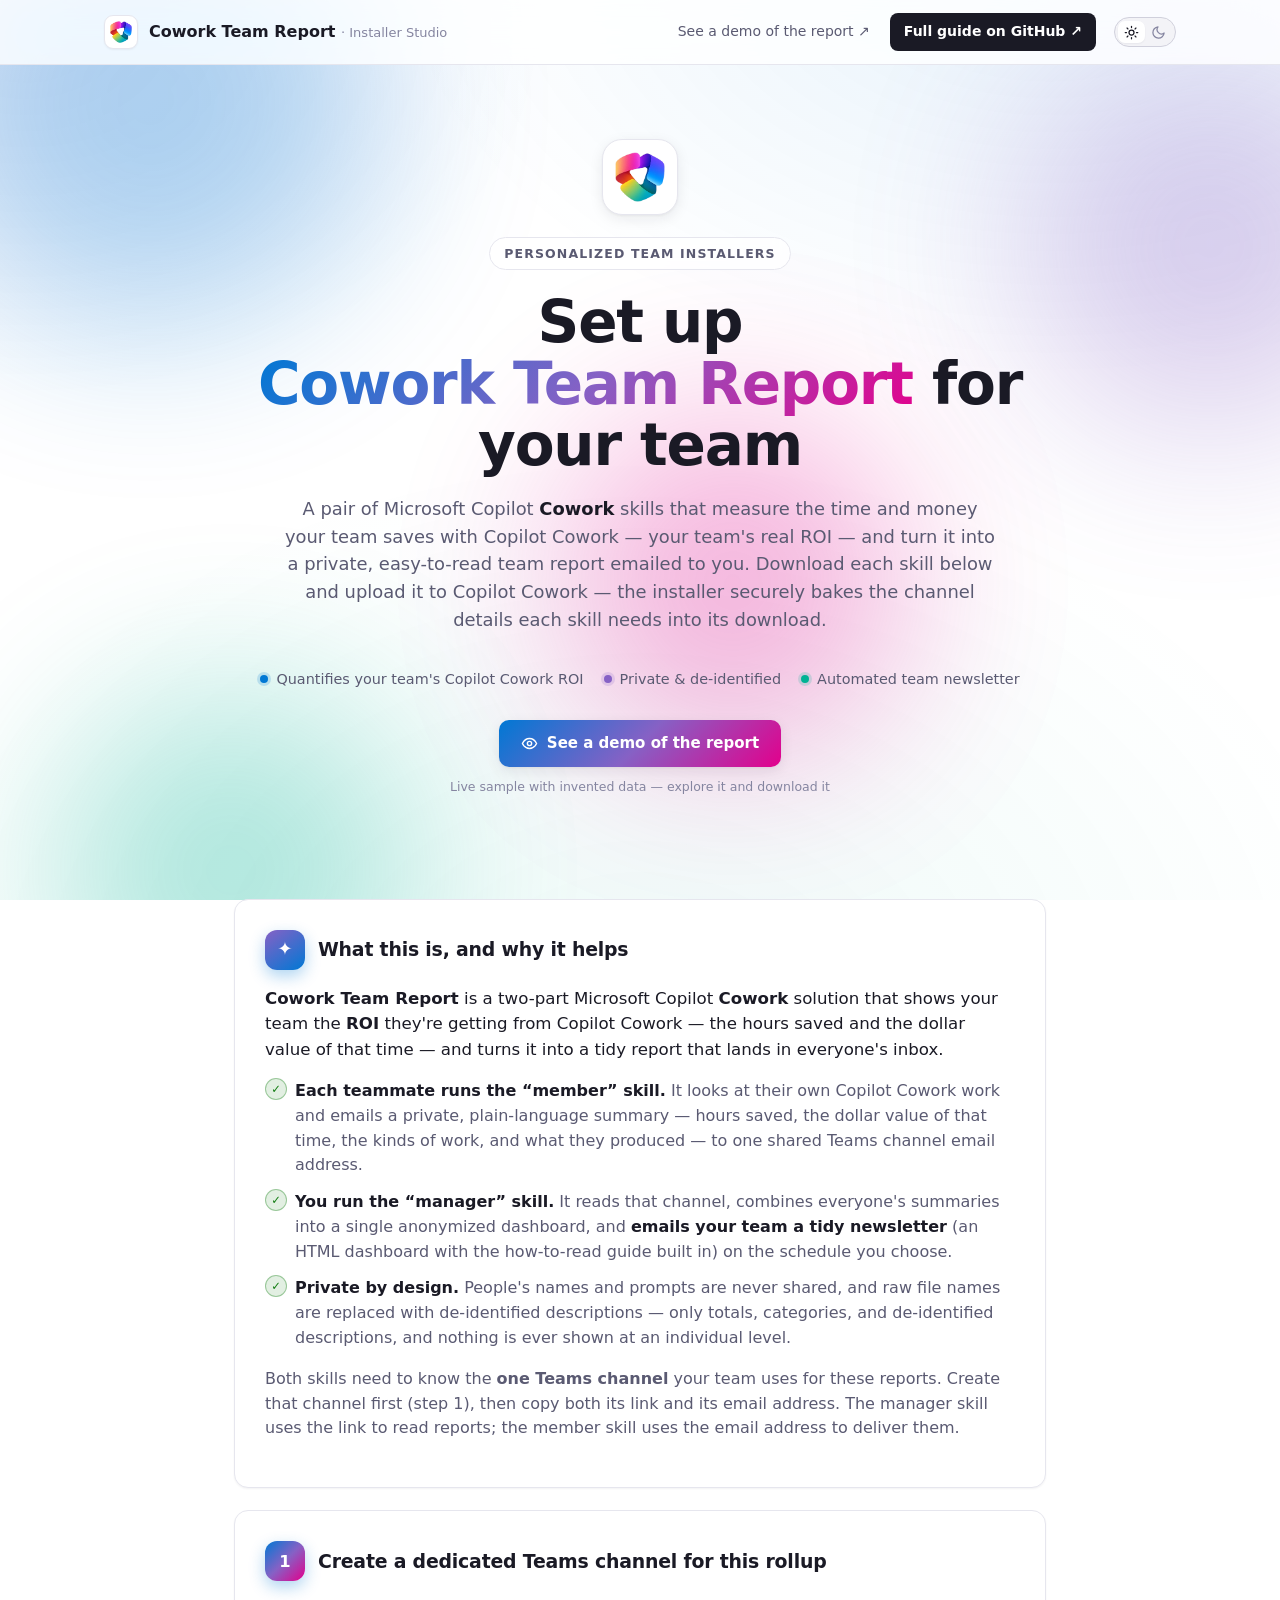
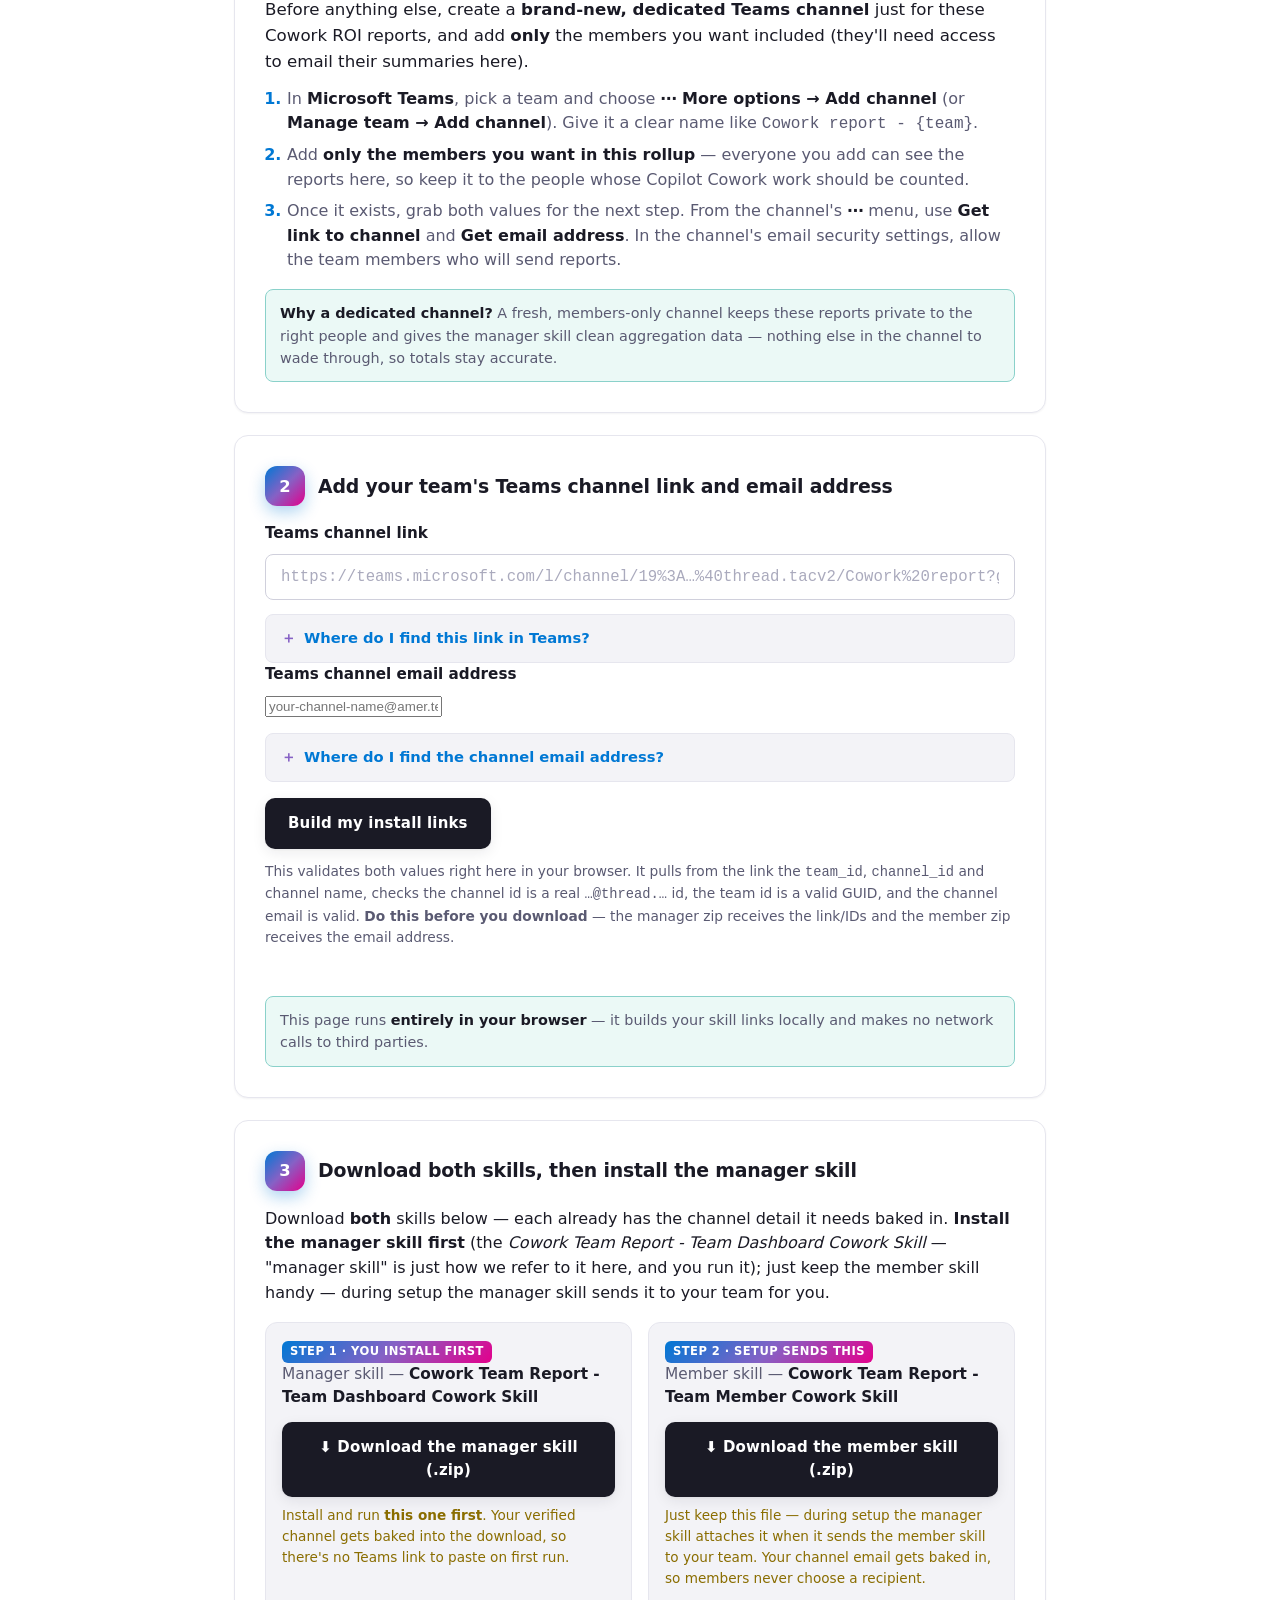
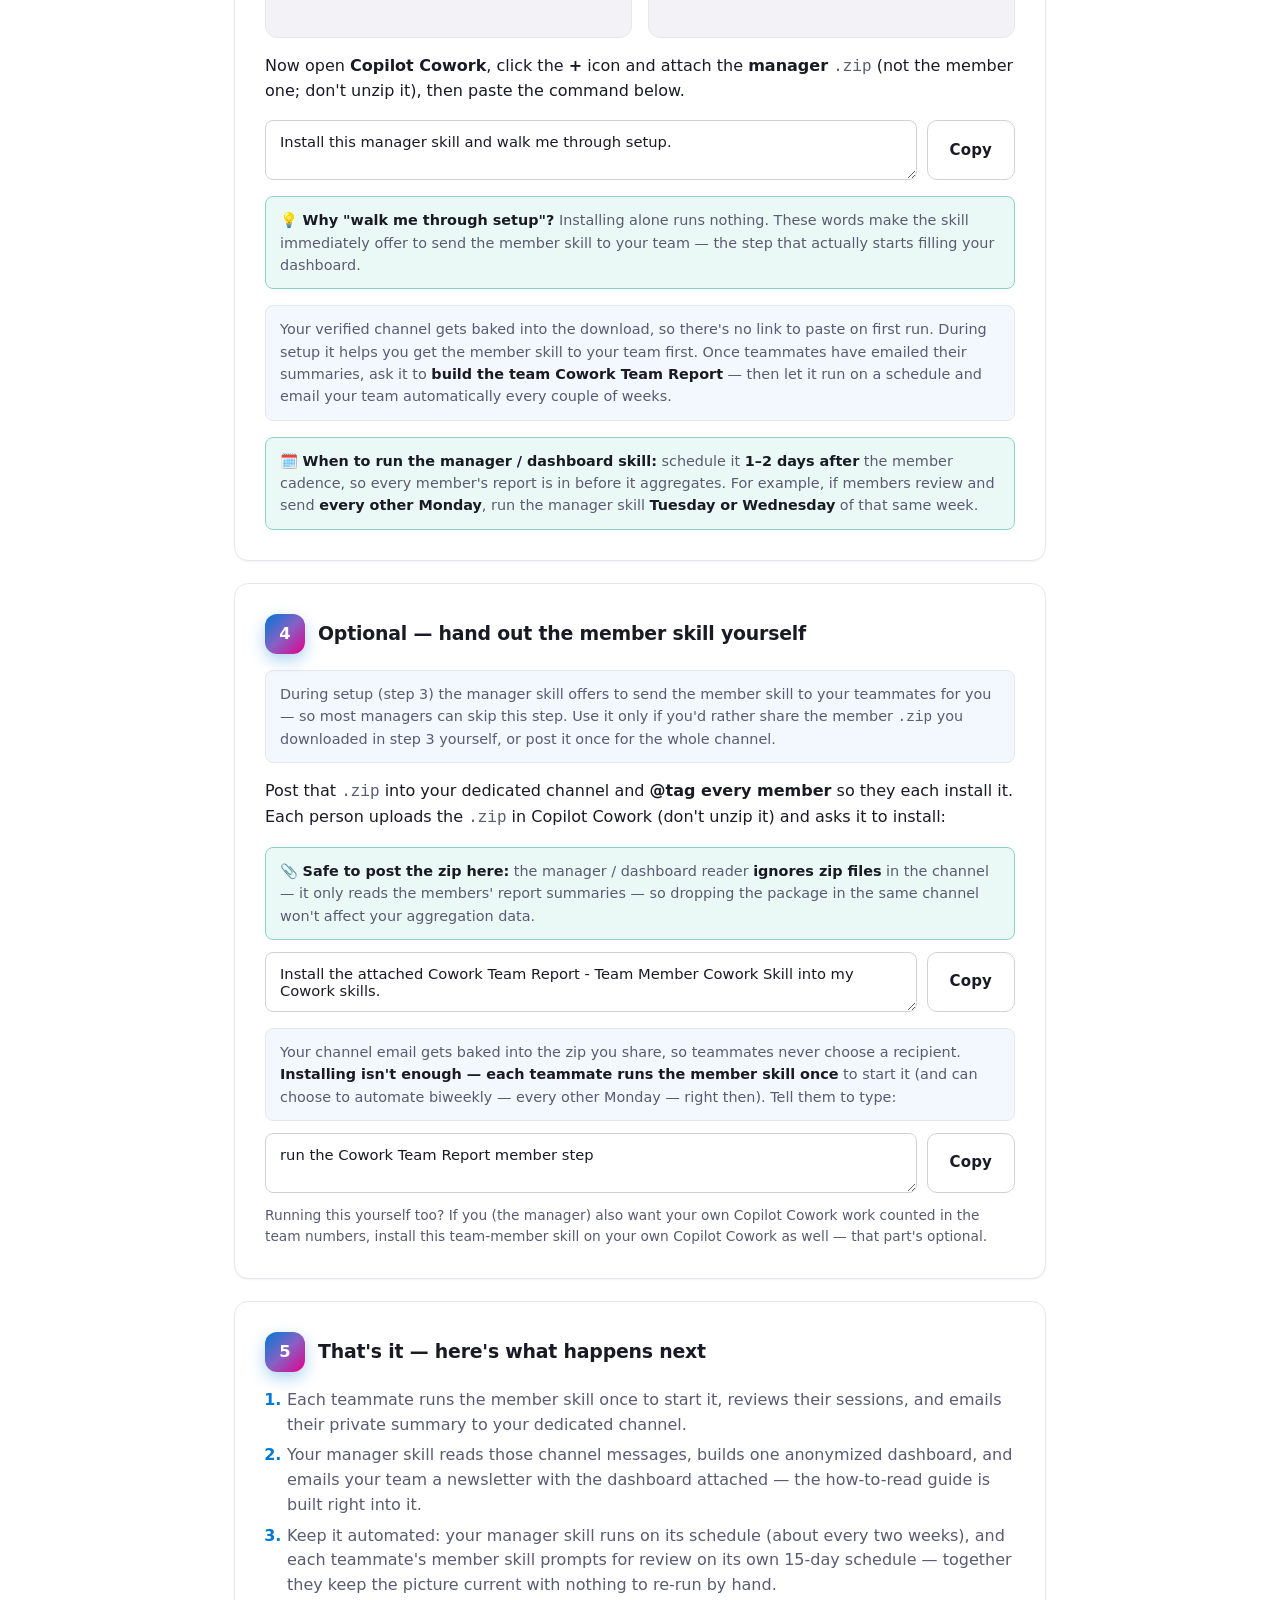
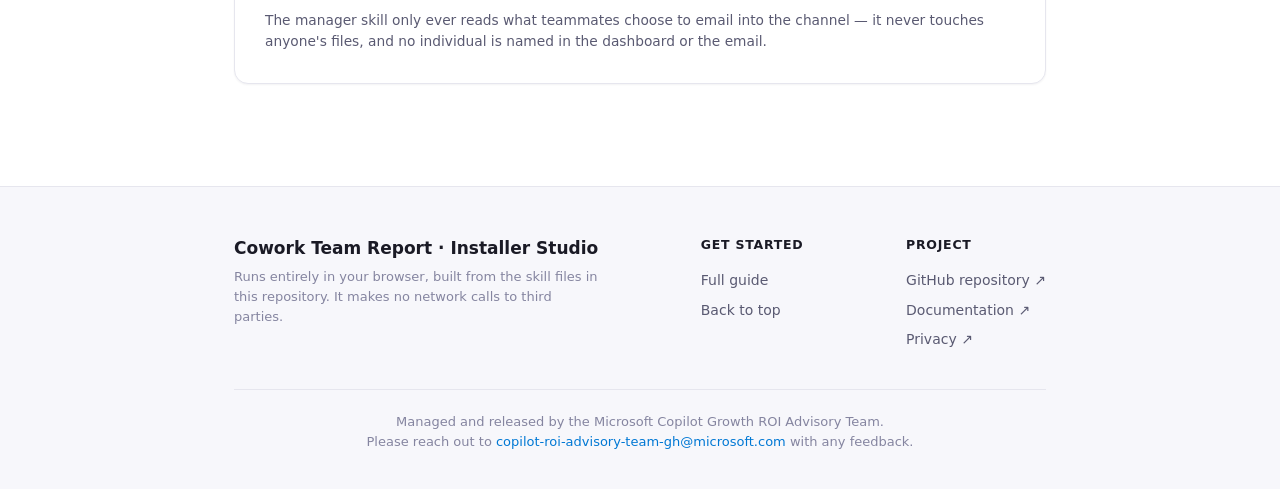
==== docs/index.html @ eeccface "Update member skill to email channel reports Co-authored-by: Copilot <223556219+Copilot@users.norepl" ====
<!DOCTYPE html>
<html lang="en">
<head>
<meta charset="utf-8" />
<meta name="viewport" content="width=device-width, initial-scale=1" />
<meta name="robots" content="noindex" />
<meta name="color-scheme" content="light dark" />
<link rel="icon" type="image/png" href="Copilot_Cowork_Logo.png" />
<script>(function(){try{if(localStorage.getItem('cwtheme')==='dark')document.documentElement.setAttribute('data-theme','dark');}catch(e){}})();</script>
<title>Cowork Team Report · Installer Studio</title>
<style>
  :root {
    --bg:            #ffffff;
    --bg-alt:        #f7f7fb;
    --surface:       #ffffff;
    --surface-2:     #f3f3f7;
    --border:        #e6e6ee;
    --border-strong: #d0d0dc;
    --text:          #1a1a25;
    --text-soft:     #5a5a72;
    --text-muted:    #8585a0;
    --accent:        #0078d4;
    --accent-2:      #8661c5;
    --accent-3:      #00b294;
    --grad:          linear-gradient(135deg, #0078d4 0%, #8661c5 50%, #e3008c 100%);
    --ok:            #107c10;
    --err:           #a4262c;
    --warn:          #8a6d00;
    --field:         #ffffff;
    --on-accent:     #ffffff;
    --shadow-sm:     0 1px 2px rgba(20,20,40,.05);
    --shadow:        0 4px 14px rgba(20,20,40,.08), 0 1px 3px rgba(20,20,40,.05);
    --shadow-lg:     0 24px 48px rgba(20,20,40,.10), 0 8px 16px rgba(20,20,40,.06);
    --radius:        14px;
    --radius-sm:     8px;
    --font:          "Segoe UI Variable", "Segoe UI", -apple-system, BlinkMacSystemFont, system-ui, sans-serif;
    --mono:          ui-monospace, "Cascadia Code", "SFMono-Regular", Consolas, monospace;
  }
  [data-theme="dark"] {
    --bg:            #0d0d14;
    --bg-alt:        #14141d;
    --surface:       #181822;
    --surface-2:     #21212d;
    --border:        #2a2a38;
    --border-strong: #3a3a4a;
    --text:          #f0f0f5;
    --text-soft:     #b8b8c8;
    --text-muted:    #8585a0;
    --accent:        #4cc2ff;
    --accent-2:      #b4a0ff;
    --accent-3:      #4dd8b6;
    --grad:          linear-gradient(135deg, #4cc2ff 0%, #b4a0ff 55%, #ff7ac6 100%);
    --ok:            #6ccb5f;
    --err:           #ff99a4;
    --warn:          #e7b96b;
    --field:         #14141d;
    --on-accent:     #04122e;
    --shadow-sm:     0 1px 2px rgba(0,0,0,.4);
    --shadow:        0 4px 14px rgba(0,0,0,.5), 0 1px 3px rgba(0,0,0,.35);
    --shadow-lg:     0 24px 48px rgba(0,0,0,.6), 0 8px 16px rgba(0,0,0,.4);
  }

  * { box-sizing: border-box; }
  html { scroll-behavior: smooth; scroll-padding-top: 84px; }
  body {
    margin: 0; color: var(--text); background: var(--bg);
    font-family: var(--font); line-height: 1.55; -webkit-font-smoothing: antialiased;
    text-rendering: optimizeLegibility; overflow-x: hidden;
  }
  a { color: var(--accent); text-decoration: none; }
  a:hover { text-decoration: underline; }

  .wrap { max-width: 1120px; margin: 0 auto; padding: 0 24px; }
  .main { max-width: 860px; margin: 0 auto; padding: 44px 24px 72px; }

  /* ---- Sticky header ---- */
  .site-header {
    position: sticky; top: 0; z-index: 50;
    background: color-mix(in srgb, var(--bg) 82%, transparent);
    backdrop-filter: saturate(180%) blur(20px); -webkit-backdrop-filter: saturate(180%) blur(20px);
    border-bottom: 1px solid var(--border);
  }
  .site-header .wrap { display: flex; align-items: center; gap: 20px; height: 64px; }
  .brand { display: flex; align-items: center; gap: 11px; font-weight: 700; font-size: 16px; color: var(--text); }
  .brand:hover { text-decoration: none; }
  .brand-mark {
    width: 34px; height: 34px; border-radius: 9px; display: grid; place-items: center; padding: 5px; flex: 0 0 auto;
    background: var(--surface); border: 1px solid var(--border); box-shadow: var(--shadow-sm); overflow: hidden;
  }
  .brand-mark img { width: 100%; height: 100%; object-fit: contain; }
  .brand-by { font-weight: 400; color: var(--text-muted); font-size: 13px; }
  .primary-nav { display: flex; align-items: center; gap: 18px; margin-left: auto; }
  .primary-nav a { position: relative; color: var(--text-soft); font-size: 14px; font-weight: 500; padding: 6px 2px; white-space: nowrap; }
  .primary-nav a:hover { color: var(--text); text-decoration: none; }
  .primary-nav a:not(.nav-cta)::after {
    content: ""; position: absolute; left: 0; bottom: 0; width: 0; height: 2px;
    background: var(--grad); transition: width .25s ease;
  }
  .primary-nav a:not(.nav-cta):hover::after { width: 100%; }
  .nav-cta {
    background: var(--text); color: var(--bg) !important;
    padding: 8px 14px !important; border-radius: 8px; font-weight: 600 !important;
    transition: background .15s ease;
  }
  .nav-cta:hover { background: var(--accent); text-decoration: none; }
  /* ---- Theme toggle (sun/moon pill switch) ---- */
  .theme-toggle {
    background: none; border: 0; padding: 0; cursor: pointer; line-height: 0;
    flex: 0 0 auto; -webkit-tap-highlight-color: transparent; box-shadow: none;
  }
  .tt-track {
    position: relative; display: flex; align-items: stretch;
    width: 62px; height: 30px; padding: 3px;
    border-radius: 999px; background: var(--surface-2);
    border: 1px solid var(--border-strong);
    transition: background .2s ease, border-color .2s ease;
  }
  .tt-thumb {
    position: absolute; top: 3px; bottom: 3px; left: 3px;
    width: calc(50% - 3px); border-radius: 7px;
    background: var(--surface); box-shadow: var(--shadow-sm);
    transition: transform .24s cubic-bezier(.4,0,.2,1), background .2s ease, box-shadow .2s ease;
  }
  .tt-ico {
    position: relative; z-index: 1; flex: 1 1 0;
    display: grid; place-items: center; color: var(--text-muted);
    transition: color .2s ease;
  }
  .tt-ico svg { width: 15px; height: 15px; display: block; }
  .tt-sun { color: var(--text); }
  [data-theme="dark"] .tt-track { background: #14141d; border-color: #2c2c3a; }
  [data-theme="dark"] .tt-thumb { transform: translateX(100%); background: #3a3d52; box-shadow: none; }
  [data-theme="dark"] .tt-sun  { color: var(--text-muted); }
  [data-theme="dark"] .tt-moon { color: #ffffff; }
  .theme-toggle:hover { background: none; box-shadow: none; transform: none; }
  .theme-toggle:hover .tt-track { border-color: var(--border-strong); }
  .theme-toggle:focus-visible { outline: 2px solid var(--accent); outline-offset: 2px; border-radius: 999px; }

  /* ---- Page-wide ambient background ---- */
  .page-bg { position: fixed; inset: 0; z-index: -1; overflow: hidden; pointer-events: none; }
  .page-bg::before {
    content: ""; position: absolute; inset: 0;
    background:
      radial-gradient(1100px 720px at 82% -6%, color-mix(in srgb, var(--accent) 10%, transparent), transparent 60%),
      radial-gradient(900px 640px at 2% 3%, color-mix(in srgb, var(--accent-2) 9%, transparent), transparent 58%),
      radial-gradient(1200px 900px at 50% 112%, color-mix(in srgb, var(--accent-3) 7%, transparent), transparent 62%);
  }
  [data-theme="dark"] .page-bg::before {
    background:
      radial-gradient(1100px 720px at 82% -6%, color-mix(in srgb, var(--accent) 16%, transparent), transparent 60%),
      radial-gradient(900px 640px at 2% 3%, color-mix(in srgb, var(--accent-2) 14%, transparent), transparent 58%),
      radial-gradient(1200px 900px at 50% 112%, color-mix(in srgb, var(--accent-3) 10%, transparent), transparent 62%);
  }
  .orb { position: absolute; border-radius: 50%; filter: blur(90px); opacity: .30; animation: float 22s ease-in-out infinite; }
  .orb-1 { width: 460px; height: 460px; background: #0078d4; top: -130px; left: -80px; }
  .orb-2 { width: 380px; height: 380px; background: #8661c5; top: 6%; right: -120px; animation-delay: -7s; }
  .orb-3 { width: 340px; height: 340px; background: #e3008c; top: 46%; left: 44%; animation-delay: -13s; }
  .orb-4 { width: 360px; height: 360px; background: #00b294; bottom: -150px; left: 4%; animation-delay: -4s; }
  [data-theme="dark"] .orb { opacity: .22; }
  @keyframes float { 0%, 100% { transform: translate(0, 0); } 50% { transform: translate(36px, -26px); } }

  /* ---- Hero ---- */
  .hero { position: relative; padding: 74px 0 58px; background: transparent; }
  .hero-wrap { position: relative; z-index: 1; text-align: center; }
  .hero-logo {
    width: 76px; height: 76px; margin: 0 auto 22px; border-radius: 20px; display: grid; place-items: center;
    padding: 12px; overflow: hidden; background: var(--surface); border: 1px solid var(--border); box-shadow: var(--shadow);
  }
  .hero-logo img { width: 100%; height: 100%; object-fit: contain; }
  .hero-eyebrow {
    display: inline-block; font-size: 12.5px; font-weight: 600; letter-spacing: .09em; text-transform: uppercase;
    color: var(--text-soft); padding: 6px 14px; border: 1px solid var(--border);
    background: color-mix(in srgb, var(--bg) 70%, transparent); backdrop-filter: blur(8px);
    border-radius: 100px; margin-bottom: 22px;
  }
  h1 {
    font-size: clamp(34px, 5.4vw, 58px); line-height: 1.06; letter-spacing: -.02em; font-weight: 800;
    margin: 0 auto 18px; max-width: 840px;
  }
  .grad {
    background: var(--grad); -webkit-background-clip: text; background-clip: text;
    color: transparent; -webkit-text-fill-color: transparent; display: inline-block;
    padding-bottom: .08em; margin-bottom: -.08em;
  }
  .hero-sub { font-size: 1.12rem; color: var(--text-soft); max-width: 720px; margin: 0 auto 34px; }
  .hero-sub strong { color: var(--text); }
  .trust-row { display: flex; flex-wrap: wrap; gap: 10px 20px; justify-content: center; align-items: center; }
  .trust-pill { display: inline-flex; align-items: center; gap: 8px; font-size: .9rem; color: var(--text-soft); font-weight: 500; }
  .trust-dot { width: 8px; height: 8px; border-radius: 50%; background: var(--accent-3); box-shadow: 0 0 0 3px color-mix(in srgb, var(--accent-3) 18%, transparent); }
  .trust-dot.b { background: var(--accent); box-shadow: 0 0 0 3px color-mix(in srgb, var(--accent) 18%, transparent); }
  .trust-dot.p { background: var(--accent-2); box-shadow: 0 0 0 3px color-mix(in srgb, var(--accent-2) 18%, transparent); }
  .hero-actions { margin-top: 30px; display: flex; flex-direction: column; align-items: center; gap: 10px; }
  .hero-cta {
    display: inline-flex; align-items: center; gap: 9px; font-size: 15px; font-weight: 600;
    color: var(--on-accent) !important; background: var(--grad); border: 0; border-radius: 10px;
    padding: 12px 22px; box-shadow: var(--shadow); transition: transform .15s ease, box-shadow .15s ease;
  }
  .hero-cta:hover { text-decoration: none; transform: translateY(-1px); box-shadow: var(--shadow-lg); }
  .hero-cta svg { flex: 0 0 auto; }
  .hero-actions-note { font-size: 12.5px; color: var(--text-muted); }

  /* Cards */
  .card {
    position: relative; background: var(--surface);
    border: 1px solid var(--border); border-radius: var(--radius); padding: 30px; margin: 0 0 22px;
    box-shadow: var(--shadow-sm); overflow: hidden;
    transition: transform .2s ease, box-shadow .2s ease, border-color .2s ease;
  }
  .card::before {
    content: ""; position: absolute; top: 0; left: 0; right: 0; height: 3px;
    background: var(--grad); opacity: 0; transition: opacity .25s ease;
  }
  .card:hover { transform: translateY(-4px); box-shadow: var(--shadow-lg); border-color: var(--border-strong); }
  .card:hover::before { opacity: 1; }
  .step-head { display: flex; align-items: center; gap: 13px; margin: 0 0 16px; }
  .step-num {
    flex: 0 0 auto; width: 40px; height: 40px; border-radius: 12px; display: grid; place-items: center;
    font-weight: 800; font-size: 1.02rem; color: #ffffff; background: var(--grad);
    box-shadow: 0 6px 16px color-mix(in srgb, var(--accent) 32%, transparent);
  }
  .step-num.info { background: linear-gradient(145deg, var(--accent-2), var(--accent)); font-size: 1.15rem; }
  .step-head h2 { font-size: 1.18rem; margin: 0; font-weight: 700; letter-spacing: -0.01em; color: var(--text); }
  .lead { font-size: 1.04rem; color: var(--text); margin: 0 0 12px; }
  .benefits { list-style: none; margin: 16px 0 0; padding: 0; }
  .benefits li { position: relative; padding-left: 30px; margin: 12px 0; color: var(--text-soft); }
  .benefits li strong { color: var(--text); }
  .benefits li::before {
    content: "✓"; position: absolute; left: 0; top: -1px; color: var(--ok); font-weight: 800;
    width: 20px; height: 20px; border-radius: 50%; text-align: center; line-height: 20px; font-size: .72rem;
    background: color-mix(in srgb, var(--ok) 12%, transparent); border: 1px solid color-mix(in srgb, var(--ok) 35%, transparent);
  }

  label { display: block; font-weight: 600; margin: 0 0 8px; color: var(--text); font-size: .95rem; }
  input[type=text] {
    width: 100%; padding: 13px 15px; font-size: .98rem; color: var(--text);
    background: var(--field); border: 1px solid var(--border-strong); border-radius: var(--radius-sm); font-family: var(--mono);
    transition: border-color .15s, box-shadow .15s;
  }
  input[type=text]::placeholder { color: color-mix(in srgb, var(--text-muted) 70%, var(--bg)); }
  input[type=text]:focus {
    outline: none; border-color: var(--accent);
    box-shadow: 0 0 0 3px color-mix(in srgb, var(--accent) 22%, transparent);
  }
  button:focus-visible, summary:focus-visible, a:focus-visible, .theme-toggle:focus-visible {
    outline: 2px solid var(--accent); outline-offset: 2px;
  }
  .row { display: flex; gap: 12px; flex-wrap: wrap; margin-top: 16px; }
  button {
    font: inherit; font-weight: 600; font-size: 15px; letter-spacing: .01em;
    display: inline-flex; align-items: center; gap: 8px;
    border: 1px solid transparent; border-radius: 10px; padding: 13px 22px; cursor: pointer;
    background: var(--text); color: var(--bg); box-shadow: var(--shadow);
    transition: transform .15s ease, box-shadow .15s ease, background .15s ease;
  }
  button:hover { transform: translateY(-1px); box-shadow: var(--shadow-lg); background: var(--accent); }
  button:active { transform: none; }
  button.secondary {
    background: var(--surface); color: var(--text); border-color: var(--border-strong); box-shadow: none;
  }
  button.secondary:hover { background: var(--surface-2); border-color: var(--border-strong); color: var(--text); transform: none; box-shadow: none; }
  button:disabled { opacity: .5; cursor: not-allowed; transform: none; box-shadow: none; }

  .note {
    background: color-mix(in srgb, var(--accent) 5%, var(--surface)); border: 1px solid var(--border);
    border-radius: var(--radius-sm); padding: 12px 14px; font-size: .9rem; margin: 16px 0 0; color: var(--text-soft);
  }
  .note strong { color: var(--text); }
  .note.privacy {
    border-color: color-mix(in srgb, var(--accent-3) 40%, var(--border));
    background: color-mix(in srgb, var(--accent-3) 8%, var(--surface));
  }

  .resolved { display: none; margin-top: 22px; }
  .resolved.show { display: block; animation: rise .35s ease; }
  @keyframes rise { from { opacity: 0; transform: translateY(8px); } to { opacity: 1; transform: none; } }
  .readout { margin: 6px 0 0; border: 1px solid var(--border); border-radius: var(--radius-sm); overflow: hidden; background: var(--surface-2); }
  .readout .rowline { display: grid; grid-template-columns: 150px 1fr; gap: 12px; padding: 12px 15px; border-bottom: 1px solid var(--border); align-items: start; }
  .readout .rowline:last-child { border-bottom: none; }
  .readout .k { color: var(--text-muted); font-size: .86rem; }
  .readout .v { margin: 0; font-family: var(--mono); font-size: .9rem; color: var(--text); word-break: break-all; }
  .verified-tag { display: inline-flex; align-items: center; gap: 7px; font-weight: 700; font-size: .9rem; color: var(--ok); margin: 0 0 12px; }
  .verified-tag .chk {
    width: 20px; height: 20px; border-radius: 50%; background: color-mix(in srgb, var(--ok) 14%, transparent);
    border: 1px solid color-mix(in srgb, var(--ok) 45%, transparent); display: grid; place-items: center; color: var(--ok); font-size: .72rem;
  }
  .dl-block { margin-top: 18px; padding-top: 16px; border-top: 1px solid var(--border); }
  .dl-block:first-of-type { margin-top: 8px; padding-top: 0; border-top: none; }
  .dl-label { margin: 0 0 10px; color: var(--text-soft); font-size: .96rem; }
  .dl-label strong { color: var(--text); }
  .dl-label .tag {
    display: inline-block; font-size: .72rem; font-weight: 800; letter-spacing: .04em; text-transform: uppercase;
    color: #ffffff; background: var(--grad); border-radius: 6px; padding: 2px 8px; margin-right: 8px;
  }
  .dl-note { margin: 8px 0 0; font-size: .85rem; color: var(--warn); }
  .dl-note.hidden { display: none; }
  .dl-note.baked { color: var(--ok); }
  .dl-cols { display: flex; gap: 16px; flex-wrap: wrap; margin: 14px 0 4px; align-items: stretch; }
  .dl-cols .dl-block { flex: 1 1 260px; margin-top: 0; padding: 16px; border: 1px solid var(--border); border-radius: 12px; background: var(--surface-2); }
  .dl-cols .dl-block:first-of-type { margin-top: 0; padding-top: 16px; border-top: 1px solid var(--border); }
  .dl-cols .dl-block .row { margin-top: 12px; }
  .dl-cols .dl-block button { width: 100%; }

  .status { margin: 14px 0 0; font-size: .92rem; min-height: 1.2em; color: var(--text-muted); }
  .status.err { color: var(--err); }
  .status.ok { color: var(--ok); }
  code, .mono { font-family: var(--mono); }
  .mono { color: var(--text-soft); }

  .copybox { display: flex; gap: 10px; align-items: stretch; margin-top: 12px; }
  .copybox textarea {
    flex: 1; resize: vertical; min-height: 52px; padding: 12px 14px; color: var(--text);
    border: 1px solid var(--border-strong); border-radius: var(--radius-sm); font-family: inherit; font-size: .92rem; background: var(--field);
  }
  .copybox textarea:focus { outline: none; border-color: var(--accent); box-shadow: 0 0 0 3px color-mix(in srgb, var(--accent) 20%, transparent); }

  ol.steps { margin: 10px 0 0; padding-left: 22px; }
  ol.steps li { margin: 6px 0; color: var(--text-soft); }
  ol.steps li::marker { color: var(--accent); font-weight: 700; }
  ol.steps li strong { color: var(--text); }
  .muted { color: var(--text-soft); }
  .small { font-size: .86rem; }
  .muted.small { margin: 12px 0 0; }

  details.help { margin: 14px 0 0; border: 1px solid var(--border); border-radius: var(--radius-sm); padding: 12px 15px; background: var(--surface-2); font-size: .92rem; }
  details.help > summary { cursor: pointer; font-weight: 700; color: var(--accent); list-style: none; display: flex; align-items: center; gap: 8px; }
  details.help > summary::-webkit-details-marker { display: none; }
  details.help > summary::before { content: "＋"; font-weight: 700; color: var(--accent-2); }
  details.help[open] > summary::before { content: "－"; }
  details.help[open] > summary { margin-bottom: 8px; }
  details.help .muted { margin: 10px 0 0; word-break: break-word; }

  /* ---- Footer ---- */
  .site-footer { background: var(--bg-alt); border-top: 1px solid var(--border); padding: 48px 0 30px; margin-top: 8px; }
  .site-footer .wrap { max-width: 860px; }
  .footer-cols { display: flex; flex-wrap: wrap; justify-content: space-between; align-items: flex-start; gap: 32px 72px; margin-bottom: 34px; }
  .footer-brand { font-weight: 700; font-size: 17px; margin: 0 0 6px; }
  .footer-sub { color: var(--text-muted); font-size: 13px; margin: 0; max-width: 44ch; line-height: 1.55; }
  .footer-heading { font-weight: 700; font-size: 12.5px; margin: 0 0 12px; color: var(--text); text-transform: uppercase; letter-spacing: .06em; }
  .footer-cols a { display: block; padding: 4px 0; color: var(--text-soft); font-size: 14px; }
  .footer-cols a:hover { color: var(--accent); text-decoration: none; }
  .footer-fine { border-top: 1px solid var(--border); padding-top: 22px; color: var(--text-muted); font-size: 13px; text-align: center; }

  @media (max-width: 760px) {
    .footer-cols { grid-template-columns: 1fr 1fr; gap: 28px; }
  }
  @media (max-width: 560px) {
    .primary-nav a:not(.nav-cta) { display: none; }
    .footer-cols { grid-template-columns: 1fr; }
  }
  @media (max-width: 520px) {
    .readout .rowline { grid-template-columns: 1fr; gap: 4px; }
    .card { padding: 22px; }
  }
</style>
</head>
<body>
<div class="page-bg" aria-hidden="true">
  <span class="orb orb-1"></span><span class="orb orb-2"></span><span class="orb orb-3"></span><span class="orb orb-4"></span>
</div>
<header class="site-header">
  <div class="wrap">
    <span class="brand">
      <span class="brand-mark"><img src="Copilot_Cowork_Logo.png" alt="Copilot Cowork" /></span>
      <span>Cowork Team Report <span class="brand-by">· Installer Studio</span></span>
    </span>
    <nav class="primary-nav">
      <a href="demo-report.html?v=2" target="_blank" rel="noopener">See a demo of the report ↗</a>
      <a class="nav-cta" href="https://github.com/microsoft/CoworkDashboard/blob/main/README.md">Full guide on GitHub ↗</a>
      <button class="theme-toggle" id="themeToggle" type="button" role="switch" aria-checked="false" aria-label="Toggle light or dark theme" title="Toggle light or dark theme">
        <span class="tt-track">
          <span class="tt-thumb" aria-hidden="true"></span>
          <span class="tt-ico tt-sun" aria-hidden="true"><svg viewBox="0 0 24 24" fill="none" stroke="currentColor" stroke-width="2" stroke-linecap="round" stroke-linejoin="round"><circle cx="12" cy="12" r="4"/><path d="M12 2v2m0 16v2M4.9 4.9l1.4 1.4m11.4 11.4 1.4 1.4M2 12h2m16 0h2M4.9 19.1l1.4-1.4M17.7 6.3l1.4-1.4"/></svg></span>
          <span class="tt-ico tt-moon" aria-hidden="true"><svg viewBox="0 0 24 24" fill="none" stroke="currentColor" stroke-width="2" stroke-linecap="round" stroke-linejoin="round"><path d="M21 12.8A9 9 0 1 1 11.2 3a7 7 0 0 0 9.8 9.8z"/></svg></span>
        </span>
      </button>
    </nav>
  </div>
</header>

<section class="hero">
  <div class="wrap hero-wrap">
    <div class="hero-logo"><img src="Copilot_Cowork_Logo.png" alt="Copilot Cowork" /></div>
    <div class="hero-eyebrow">Personalized team installers</div>
    <h1>Set up <span class="grad">Cowork Team Report</span> for your team</h1>
    <p class="hero-sub">A pair of Microsoft Copilot <strong>Cowork</strong> skills that measure the time and
       money your team saves with Copilot Cowork — your team's real ROI — and turn it into a private,
       easy-to-read team report emailed to you. Download each skill below and upload it to Copilot Cowork —
       the installer securely bakes the channel details each skill needs into its download.</p>
    <div class="trust-row">
      <span class="trust-pill"><span class="trust-dot b"></span> Quantifies your team's Copilot Cowork ROI</span>
      <span class="trust-pill"><span class="trust-dot p"></span> Private &amp; de-identified</span>
      <span class="trust-pill"><span class="trust-dot"></span> Automated team newsletter</span>
    </div>
    <div class="hero-actions">
      <a class="hero-cta" href="demo-report.html?v=2" target="_blank" rel="noopener">
        <svg width="17" height="17" viewBox="0 0 24 24" fill="none" stroke="currentColor" stroke-width="2" stroke-linecap="round" stroke-linejoin="round" aria-hidden="true"><path d="M2 12s3.5-7 10-7 10 7 10 7-3.5 7-10 7-10-7-10-7z"/><circle cx="12" cy="12" r="3"/></svg>
        See a demo of the report
      </a>
      <span class="hero-actions-note">Live sample with invented data — explore it and download it</span>
    </div>
  </div>
</section>

<main class="main">
  <section class="card">
    <div class="step-head">
      <span class="step-num info">✦</span>
      <h2>What this is, and why it helps</h2>
    </div>
    <p class="lead"><strong>Cowork Team Report</strong> is a two-part Microsoft Copilot <strong>Cowork</strong>
       solution that shows your team the <strong>ROI</strong> they're getting from Copilot Cowork — the hours
       saved and the dollar value of that time — and turns it into a tidy report that lands in everyone's inbox.</p>
    <ul class="benefits">
      <li><strong>Each teammate runs the “member” skill.</strong> It looks at their own Copilot Cowork work
          and emails a private, plain-language summary — hours saved, the dollar value of that time, the kinds
          of work, and what they produced — to one shared Teams channel email address.</li>
      <li><strong>You run the “manager” skill.</strong> It reads that channel, combines everyone's summaries
          into a single anonymized dashboard, and <strong>emails your team a tidy newsletter</strong> (an HTML
          dashboard with the how-to-read guide built in) on the schedule you choose.</li>
      <li><strong>Private by design.</strong> People's names and prompts are never shared, and raw file
          names are replaced with de-identified descriptions — only totals, categories, and de-identified
          descriptions, and nothing is ever shown at an individual level.</li>
    </ul>
    <p class="muted">Both skills need to know the <strong>one Teams channel</strong> your team uses for these
       reports. Create that channel first (step 1), then copy both its link and its email address. The
       manager skill uses the link to read reports; the member skill uses the email address to deliver them.</p>
  </section>


  <section class="card">
    <div class="step-head">
      <span class="step-num">1</span>
      <h2>Create a dedicated Teams channel for this rollup</h2>
    </div>
    <p class="lead">Before anything else, create a <strong>brand-new, dedicated Teams channel</strong> just for
       these Cowork ROI reports, and add <strong>only</strong> the members you want included (they'll need
       access to email their summaries here).</p>
    <ol class="steps">
      <li>In <strong>Microsoft Teams</strong>, pick a team and choose <strong>⋯ More options → Add channel</strong>
          (or <strong>Manage team → Add channel</strong>). Give it a clear name like
          <span class="mono">Cowork report - {team}</span>.</li>
      <li>Add <strong>only the members you want in this rollup</strong> — everyone you add can see the reports here,
          so keep it to the people whose Copilot Cowork work should be counted.</li>
      <li>Once it exists, grab both values for the next step. From the channel's <strong>⋯</strong> menu,
          use <strong>Get link to channel</strong> and <strong>Get email address</strong>. In the channel's
          email security settings, allow the team members who will send reports.</li>
    </ol>
    <p class="note privacy"><strong>Why a dedicated channel?</strong> A fresh, members-only channel keeps these
       reports private to the right people and gives the manager skill clean aggregation data — nothing else in
       the channel to wade through, so totals stay accurate.</p>
  </section>

  <section class="card">
    <div class="step-head">
      <span class="step-num">2</span>
      <h2>Add your team's Teams channel link and email address</h2>
    </div>
    <label for="link">Teams channel link</label>
    <input id="link" type="text" autocomplete="off" spellcheck="false" maxlength="2048"
           placeholder="https://teams.microsoft.com/l/channel/19%3A…%40thread.tacv2/Cowork%20report?groupId=…" />

    <details class="help">
      <summary>Where do I find this link in Teams?</summary>
      <ol class="steps">
        <li>Open <strong>Microsoft Teams</strong> (desktop or web) and go to the channel you created for
            Cowork reports (e.g. <span class="mono">Cowork report - {team}</span>).</li>
        <li>Hover the channel name in the left list and click the <strong>⋯ More options</strong> button
            that appears to its right (or right-click the channel).</li>
        <li>Choose <strong>Copy link</strong> (some Teams versions label it <strong>Get link to channel</strong>).</li>
        <li>In the dialog, click <strong>Copy</strong>, then paste it into the box above.</li>
      </ol>
      <p class="muted">The link looks like
        <span class="mono">https://teams.microsoft.com/l/channel/19%3A…%40thread.tacv2/…?groupId=…</span>.
        A plain <em>chat</em> link or a browser address-bar URL won't contain the
        <span class="mono">groupId</span> — use <strong>Copy link</strong> so it does.</p>
    </details>

    <label for="channelEmail">Teams channel email address</label>
    <input id="channelEmail" type="email" autocomplete="off" spellcheck="false" maxlength="320"
           placeholder="your-channel-name@amer.teams.ms" />

    <details class="help">
      <summary>Where do I find the channel email address?</summary>
      <ol class="steps">
        <li>Open the same dedicated Teams channel and select <strong>⋯ More options</strong>.</li>
        <li>Choose <strong>Get email address</strong>, then copy the address into the box above.</li>
        <li>Open the email security settings and allow the team members who will run the member skill.</li>
      </ol>
      <p class="muted">The member skill sends each reviewed report through Outlook to this address.
        It does not call the Teams posting API.</p>
    </details>

    <div class="row">
      <button id="parseBtn" type="button">Build my install links</button>
    </div>
    <p class="muted small">This validates both values right here in your browser. It pulls from the link the
       <span class="mono">team_id</span>, <span class="mono">channel_id</span> and channel name, checks the
       channel id is a real <span class="mono">…@thread.…</span> id, the team id is a valid GUID, and the
       channel email is valid. <strong>Do this before you download</strong> — the manager zip receives the
       link/IDs and the member zip receives the email address.</p>
    <div id="status" class="status" role="status" aria-live="polite"></div>

    <div id="resolved" class="resolved" aria-live="polite">
      <p class="verified-tag"><span class="chk">✓</span> Looks good — this channel will be baked into the skill zips you download below</p>
      <div class="readout">
        <div class="rowline"><span class="k">Channel name</span><p class="v" id="rName">—</p></div>
        <div class="rowline"><span class="k">team_id</span><p class="v" id="rTeam">—</p></div>
        <div class="rowline"><span class="k">channel_id</span><p class="v" id="rChannel">—</p></div>
        <div class="rowline"><span class="k">channel_email</span><p class="v" id="rEmail">—</p></div>
      </div>
    </div>

    <p class="note privacy">
      This page runs <strong>entirely in your browser</strong> — it builds your skill links locally and
      makes no network calls to third parties.
    </p>
  </section>

  <section class="card">
    <div class="step-head">
      <span class="step-num">3</span>
      <h2>Download both skills, then install the manager skill</h2>
    </div>
    <p>Download <strong>both</strong> skills below — each already has the channel detail it needs baked
       in. <strong>Install the manager skill first</strong>
       (the <em>Cowork Team Report - Team Dashboard Cowork Skill</em> — "manager skill" is just how we refer to
       it here, and you run it); just keep the member skill handy — during setup the manager skill sends it to
       your team for you.</p>
    <div class="dl-cols">
      <div class="dl-block">
        <p class="dl-label"><span class="tag">Step 1 · You install first</span><br>Manager skill —
           <strong>Cowork Team Report - Team Dashboard Cowork Skill</strong></p>
        <div class="row">
          <button id="downloadMgrBtn" type="button">⬇ Download the manager skill (.zip)</button>
        </div>
        <p class="dl-note" id="genNoteMgr">Install and run <strong>this one first</strong>. Your verified
           channel gets baked into the download, so there's no Teams link to paste on first run.</p>
        <p class="dl-note baked hidden" id="bakeNoteMgr"></p>
        <div id="dlMgrStatus" class="status" role="status" aria-live="polite"></div>
      </div>
      <div class="dl-block">
        <p class="dl-label"><span class="tag">Step 2 · Setup sends this</span><br>Member skill —
           <strong>Cowork Team Report - Team Member Cowork Skill</strong></p>
        <div class="row">
          <button id="downloadBtn" type="button">⬇ Download the member skill (.zip)</button>
        </div>
        <p class="dl-note" id="genNote">Just keep this file — during setup the manager skill attaches it when
           it sends the member skill to your team. Your channel email gets baked in, so members never choose
           a recipient.</p>
        <p class="dl-note baked hidden" id="bakeNote"></p>
        <div id="dlStatus" class="status" role="status" aria-live="polite"></div>
      </div>
    </div>
    <p>Now open <strong>Copilot Cowork</strong>, click the <strong>+</strong> icon and attach the
       <strong>manager</strong> <span class="mono">.zip</span> (not the member one; don't unzip it), then paste
       the command below.</p>
    <div class="copybox">
      <textarea id="installMgrText" readonly>Install this manager skill and walk me through setup.</textarea>
      <button id="copyMgrBtn" class="secondary" type="button">Copy</button>
    </div>
    <p class="note privacy">💡 <strong>Why "walk me through setup"?</strong> Installing alone runs nothing.
       These words make the skill immediately offer to send the member skill to your team — the step that
       actually starts filling your dashboard.</p>
    <p class="note"><span id="mgrBakeState">Your verified channel gets baked into the download, so there's no link to paste on first run.</span>
       During setup it helps you get the member skill to your team first. Once teammates have emailed their
       summaries, ask it to <strong>build the team Cowork Team Report</strong> — then let it run on a schedule
       and email your team automatically every couple of weeks.</p>
    <p class="note privacy">🗓️ <strong>When to run the manager / dashboard skill:</strong> schedule it
       <strong>1–2 days after</strong> the member cadence, so every member's report is in before it aggregates.
       For example, if members review and send <strong>every other Monday</strong>, run the manager skill
       <strong>Tuesday or Wednesday</strong> of that same week.</p>
  </section>

  <section class="card">
    <div class="step-head">
      <span class="step-num">4</span>
      <h2>Optional — hand out the member skill yourself</h2>
    </div>
    <p class="note">During setup (step 3) the manager skill offers to send the member skill to your teammates
       for you — so most managers can skip this step. Use it only if you'd rather share the member
       <span class="mono">.zip</span> you downloaded in step 3 yourself, or post it once for the whole channel.</p>
    <p>Post that <span class="mono">.zip</span> into your dedicated channel and <strong>@tag every member</strong>
       so they each install it. Each person uploads the <span class="mono">.zip</span> in Copilot Cowork
       (don't unzip it) and asks it to install:</p>
    <p class="note privacy">📎 <strong>Safe to post the zip here:</strong> the manager / dashboard reader
       <strong>ignores zip files</strong> in the channel — it only reads the members' report summaries — so
       dropping the package in the same channel won't affect your aggregation data.</p>
    <div class="copybox">
      <textarea id="installText" readonly>Install the attached Cowork Team Report - Team Member Cowork Skill into my Cowork skills.</textarea>
      <button id="copyBtn" class="secondary" type="button">Copy</button>
    </div>
    <p class="note"><span id="memBakeState">Your channel email is baked into the zip you share, so teammates never choose a recipient.</span>
       <strong>Installing isn't enough — each teammate runs the member skill once</strong> to start it (and can
       choose to automate biweekly — every other Monday — right then). Tell them to type:</p>
    <div class="copybox">
      <textarea id="runMemberText" readonly>run the Cowork Team Report member step</textarea>
      <button id="copyRunMemberBtn" class="secondary" type="button">Copy</button>
    </div>
    <p class="muted small">Running this yourself too? If you (the manager) also want your own Copilot Cowork work
       counted in the team numbers, install this team-member skill on your own Copilot Cowork as well —
       that part's optional.</p>
  </section>

  <section class="card">
    <div class="step-head">
      <span class="step-num">5</span>
      <h2>That's it — here's what happens next</h2>
    </div>
    <ol class="steps">
      <li>Each teammate runs the member skill once to start it, reviews their sessions, and emails their
          private summary to your dedicated channel.</li>
      <li>Your manager skill reads those channel messages, builds one anonymized dashboard, and emails your team a
          newsletter with the dashboard attached — the how-to-read guide is built right into it.</li>
      <li>Keep it automated: your manager skill runs on its schedule (about every two weeks), and each
          teammate's member skill prompts for review on its own 15-day schedule — together they keep the picture current
          with nothing to re-run by hand.</li>
    </ol>
    <p class="muted small">The manager skill only ever reads what teammates choose to email into the channel — it never touches
       anyone's files, and no individual is named in the dashboard or the email.</p>
  </section>
</main>

<footer class="site-footer">
  <div class="wrap">
    <div class="footer-cols">
      <div>
        <p class="footer-brand">Cowork Team Report · Installer Studio</p>
        <p class="footer-sub">Runs entirely in your browser, built from the skill files in this repository.
           It makes no network calls to third parties.</p>
      </div>
      <div>
        <p class="footer-heading">Get started</p>
        <a href="https://github.com/microsoft/CoworkDashboard/blob/main/README.md">Full guide</a>
        <a href="#top" onclick="window.scrollTo({top:0,behavior:'smooth'});return false;">Back to top</a>
      </div>
      <div>
        <p class="footer-heading">Project</p>
        <a href="https://github.com/microsoft/CoworkDashboard">GitHub repository ↗</a>
        <a href="https://github.com/microsoft/CoworkDashboard/blob/main/README.md">Documentation ↗</a>
        <a href="https://github.com/microsoft/CoworkDashboard/blob/main/PRIVACY.md">Privacy ↗</a>
      </div>
    </div>
    <p class="footer-fine">Managed and released by the Microsoft Copilot Growth ROI Advisory Team.<br />Please reach out to <a href="mailto:copilot-roi-advisory-team-gh@microsoft.com">copilot-roi-advisory-team-gh@microsoft.com</a> with any feedback.</p>
  </div>
</footer>

<script src="jszip.min.js"></script>
<script src="app.js?v=6"></script>
<script>
  (function () {
    var btn = document.getElementById("themeToggle");
    if (!btn) return;
    function sync() {
      var dark = document.documentElement.getAttribute("data-theme") === "dark";
      btn.setAttribute("aria-checked", dark ? "true" : "false");
    }
    sync();
    btn.addEventListener("click", function () {
      var isDark = document.documentElement.getAttribute("data-theme") === "dark";
      if (isDark) { document.documentElement.removeAttribute("data-theme"); } else { document.documentElement.setAttribute("data-theme", "dark"); }
      try { localStorage.setItem("cwtheme", isDark ? "light" : "dark"); } catch (e) {}
      sync();
    });
  })();
</script>
</body>
</html>
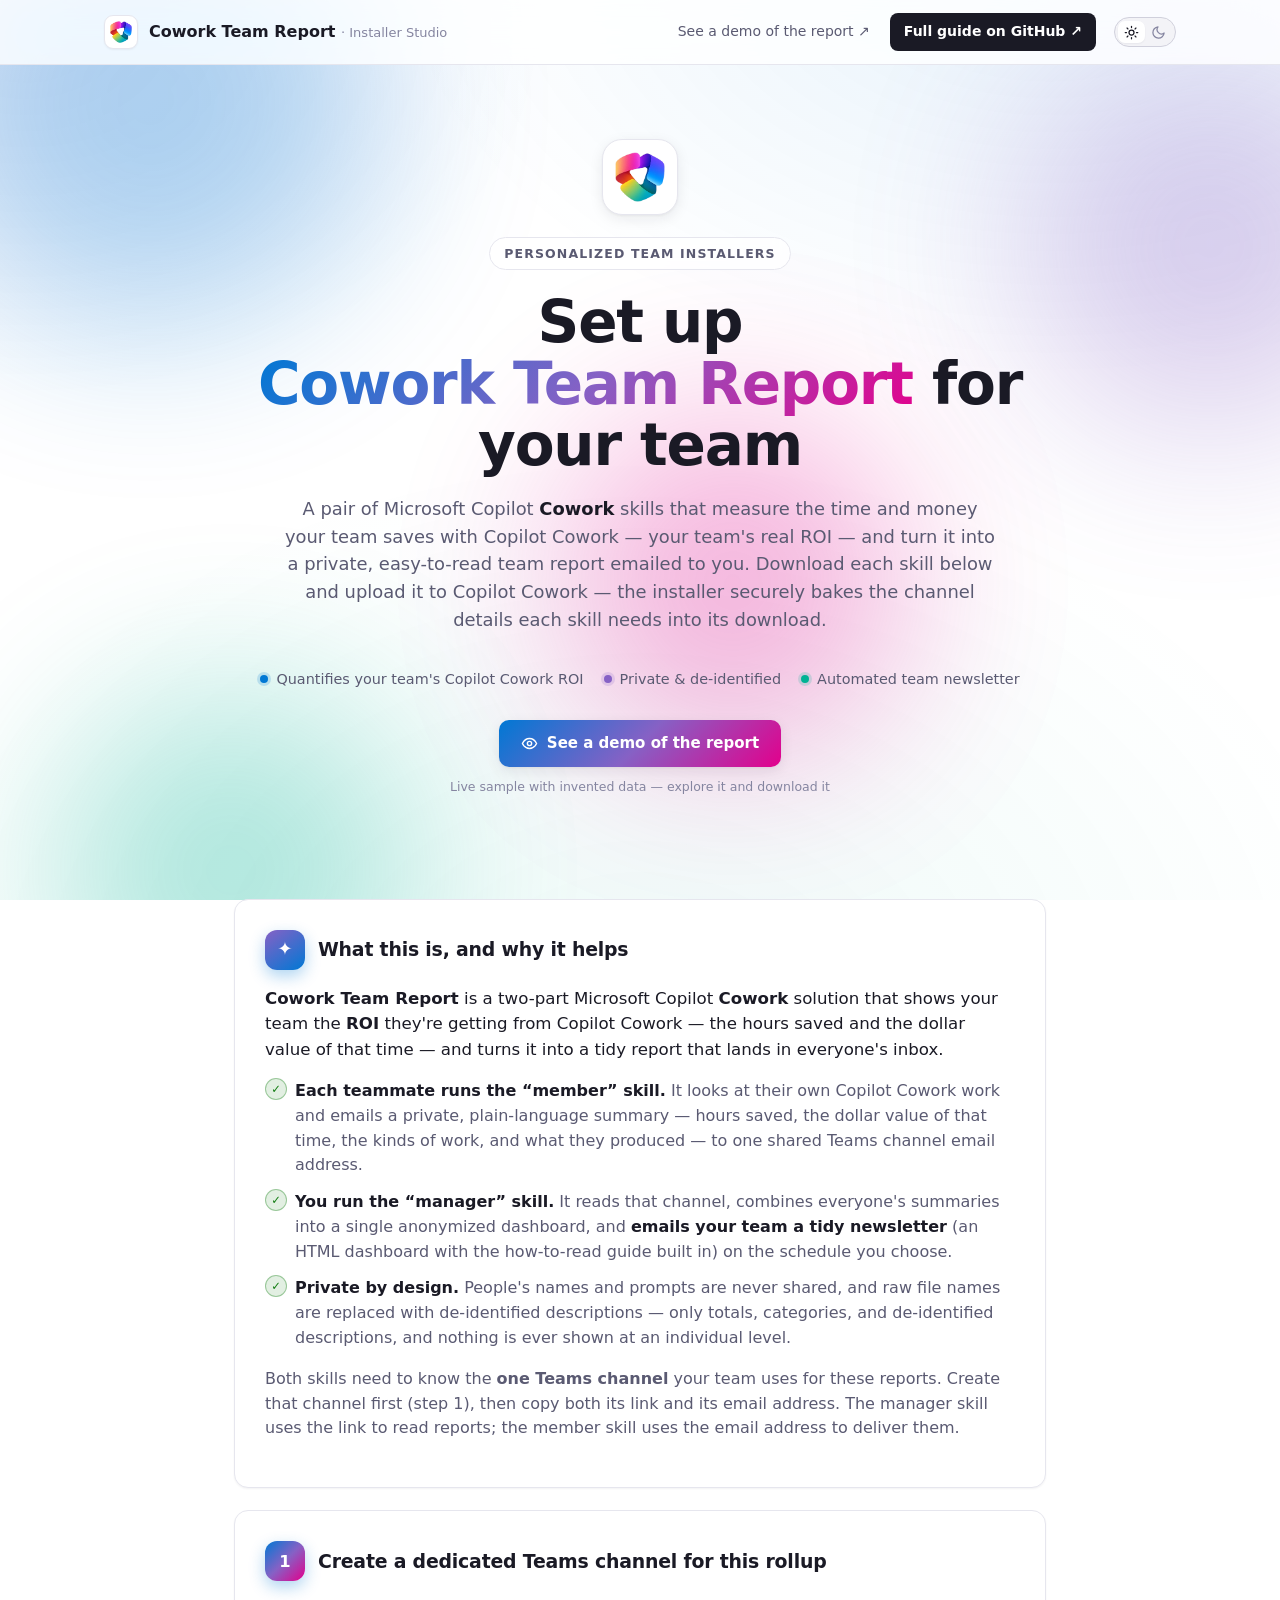
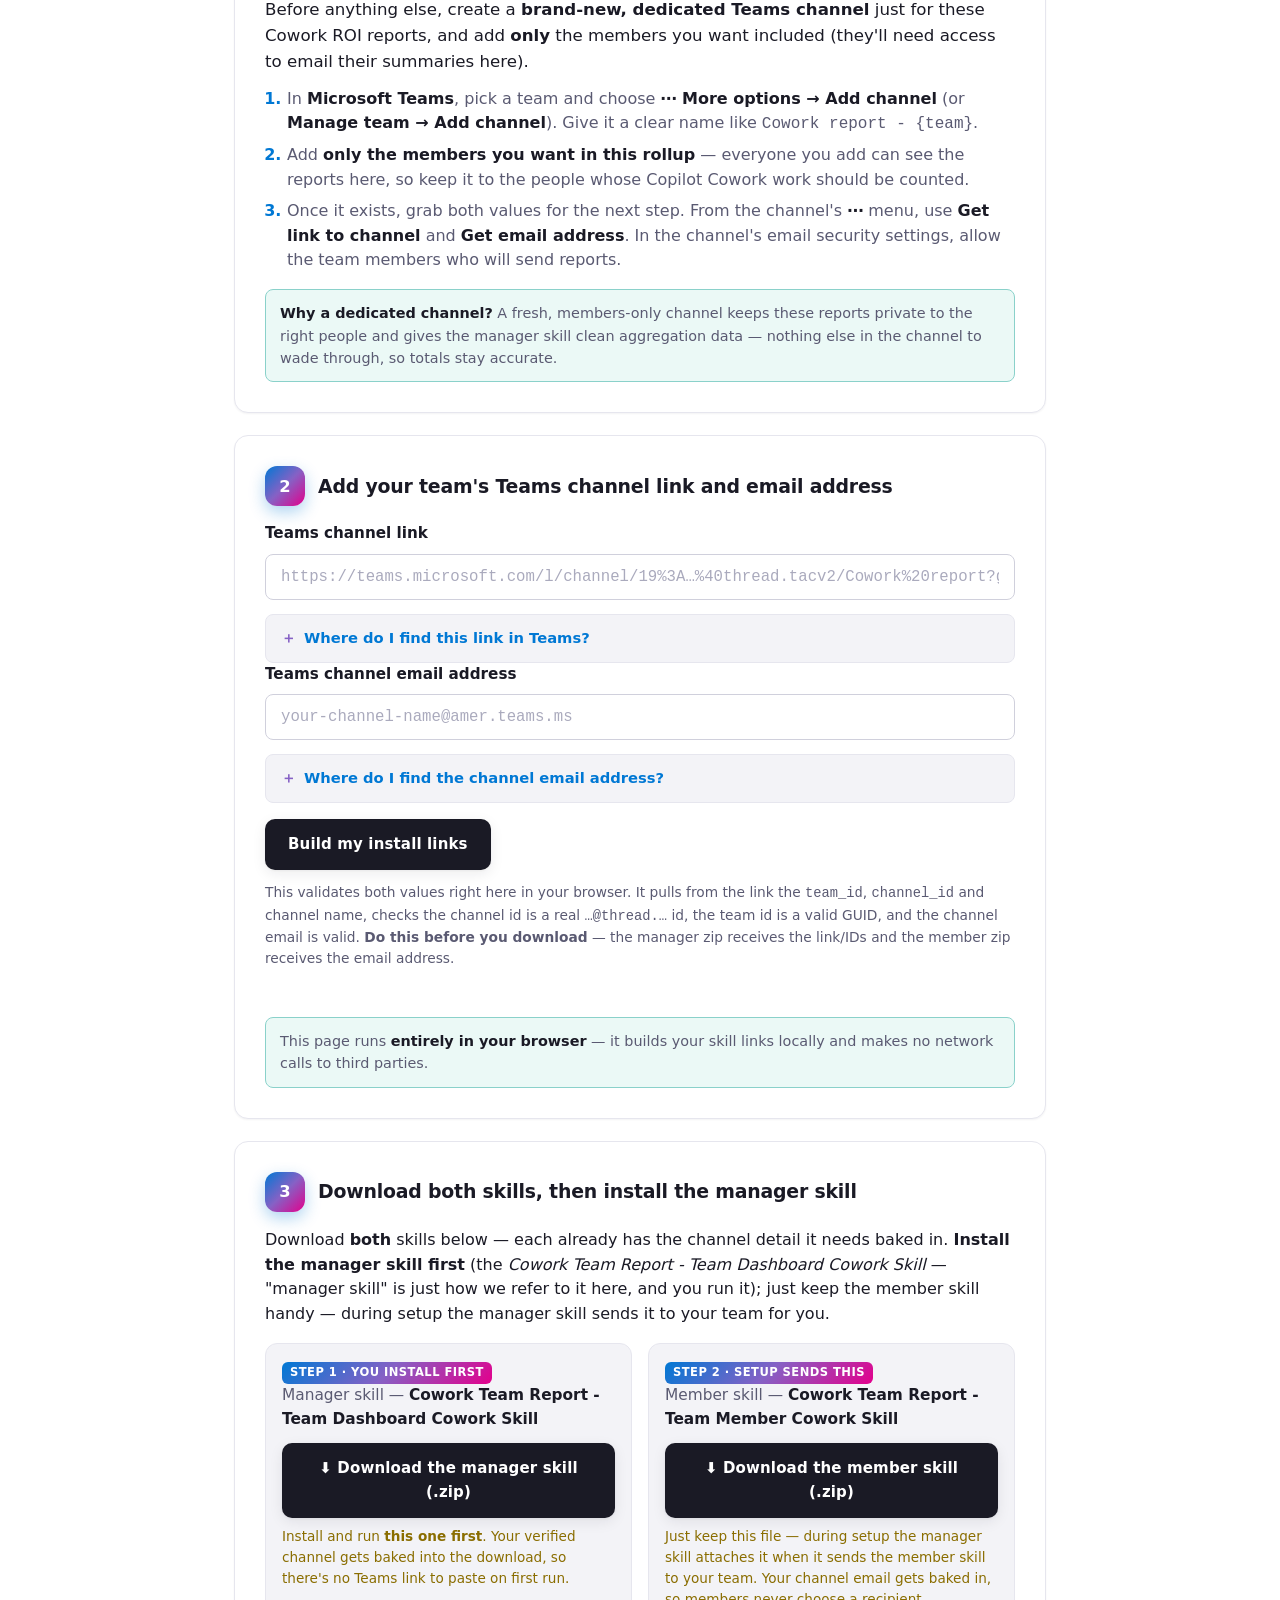
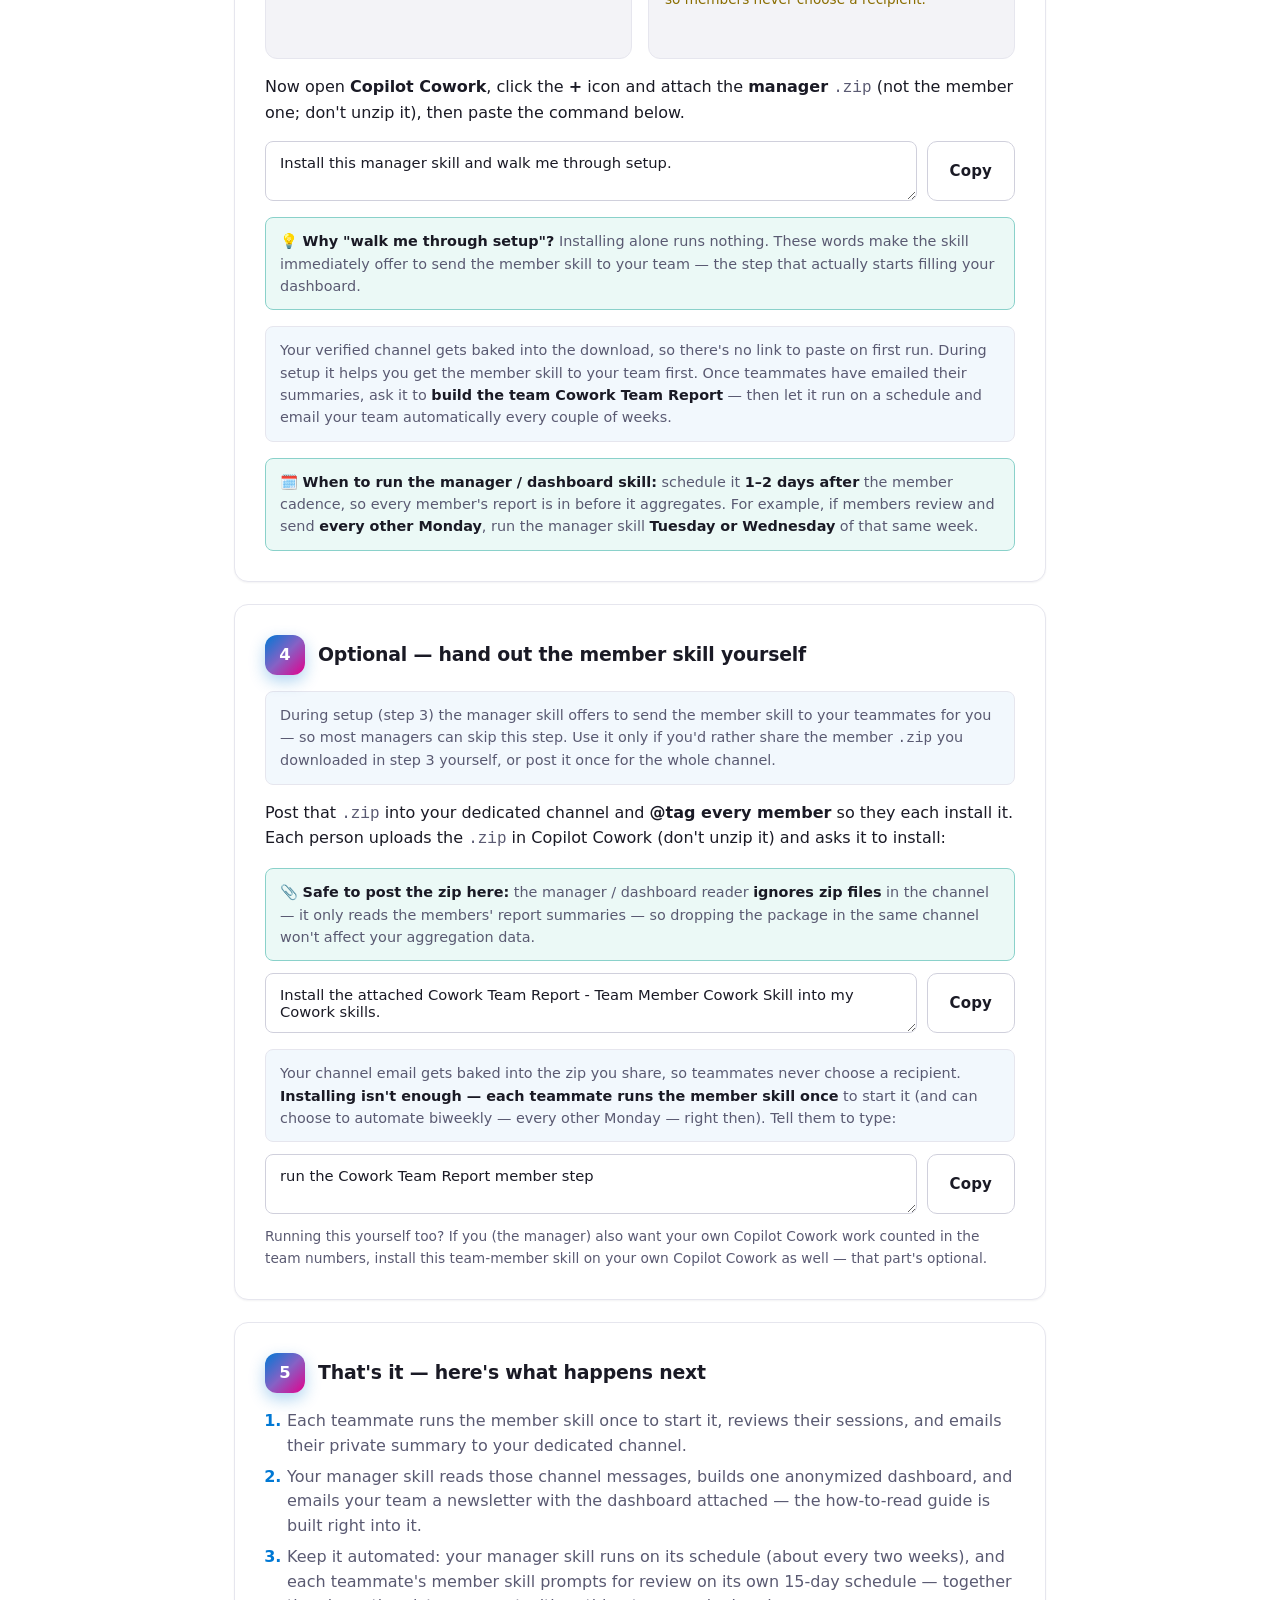
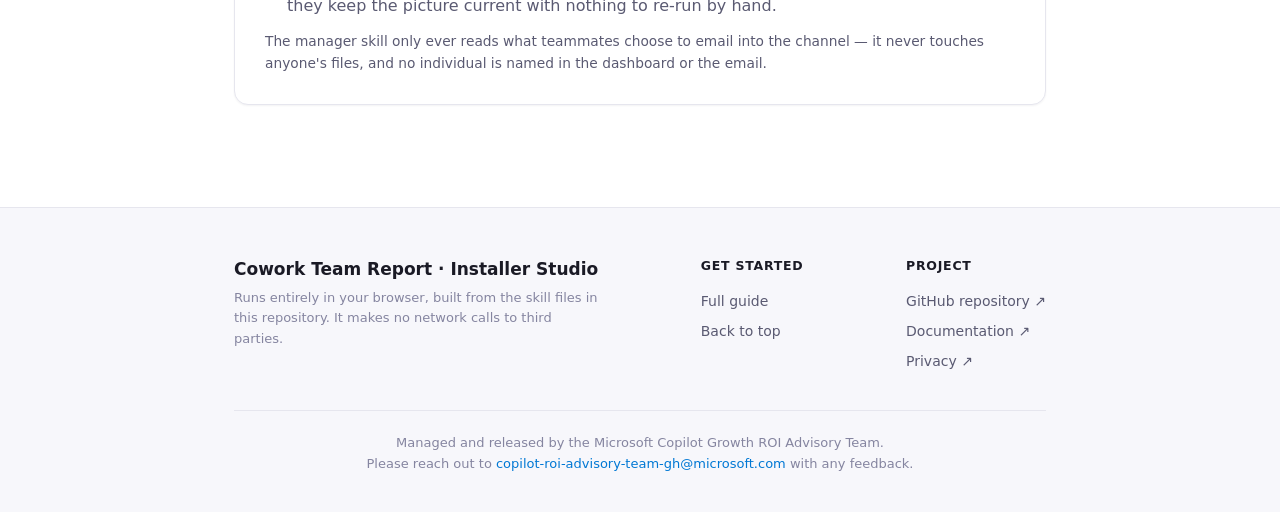
==== commit 1c2c215e: "Match channel email input to channel link field Co-authored-by: Copilot <223556219+Copilot@users.nor" ====
--- a/docs/index.html
+++ b/docs/index.html
@@ -231,13 +231,16 @@
   }
 
   label { display: block; font-weight: 600; margin: 0 0 8px; color: var(--text); font-size: .95rem; }
-  input[type=text] {
+  input[type=text],
+  input[type=email] {
     width: 100%; padding: 13px 15px; font-size: .98rem; color: var(--text);
     background: var(--field); border: 1px solid var(--border-strong); border-radius: var(--radius-sm); font-family: var(--mono);
     transition: border-color .15s, box-shadow .15s;
   }
-  input[type=text]::placeholder { color: color-mix(in srgb, var(--text-muted) 70%, var(--bg)); }
-  input[type=text]:focus {
+  input[type=text]::placeholder,
+  input[type=email]::placeholder { color: color-mix(in srgb, var(--text-muted) 70%, var(--bg)); }
+  input[type=text]:focus,
+  input[type=email]:focus {
     outline: none; border-color: var(--accent);
     box-shadow: 0 0 0 3px color-mix(in srgb, var(--accent) 22%, transparent);
   }
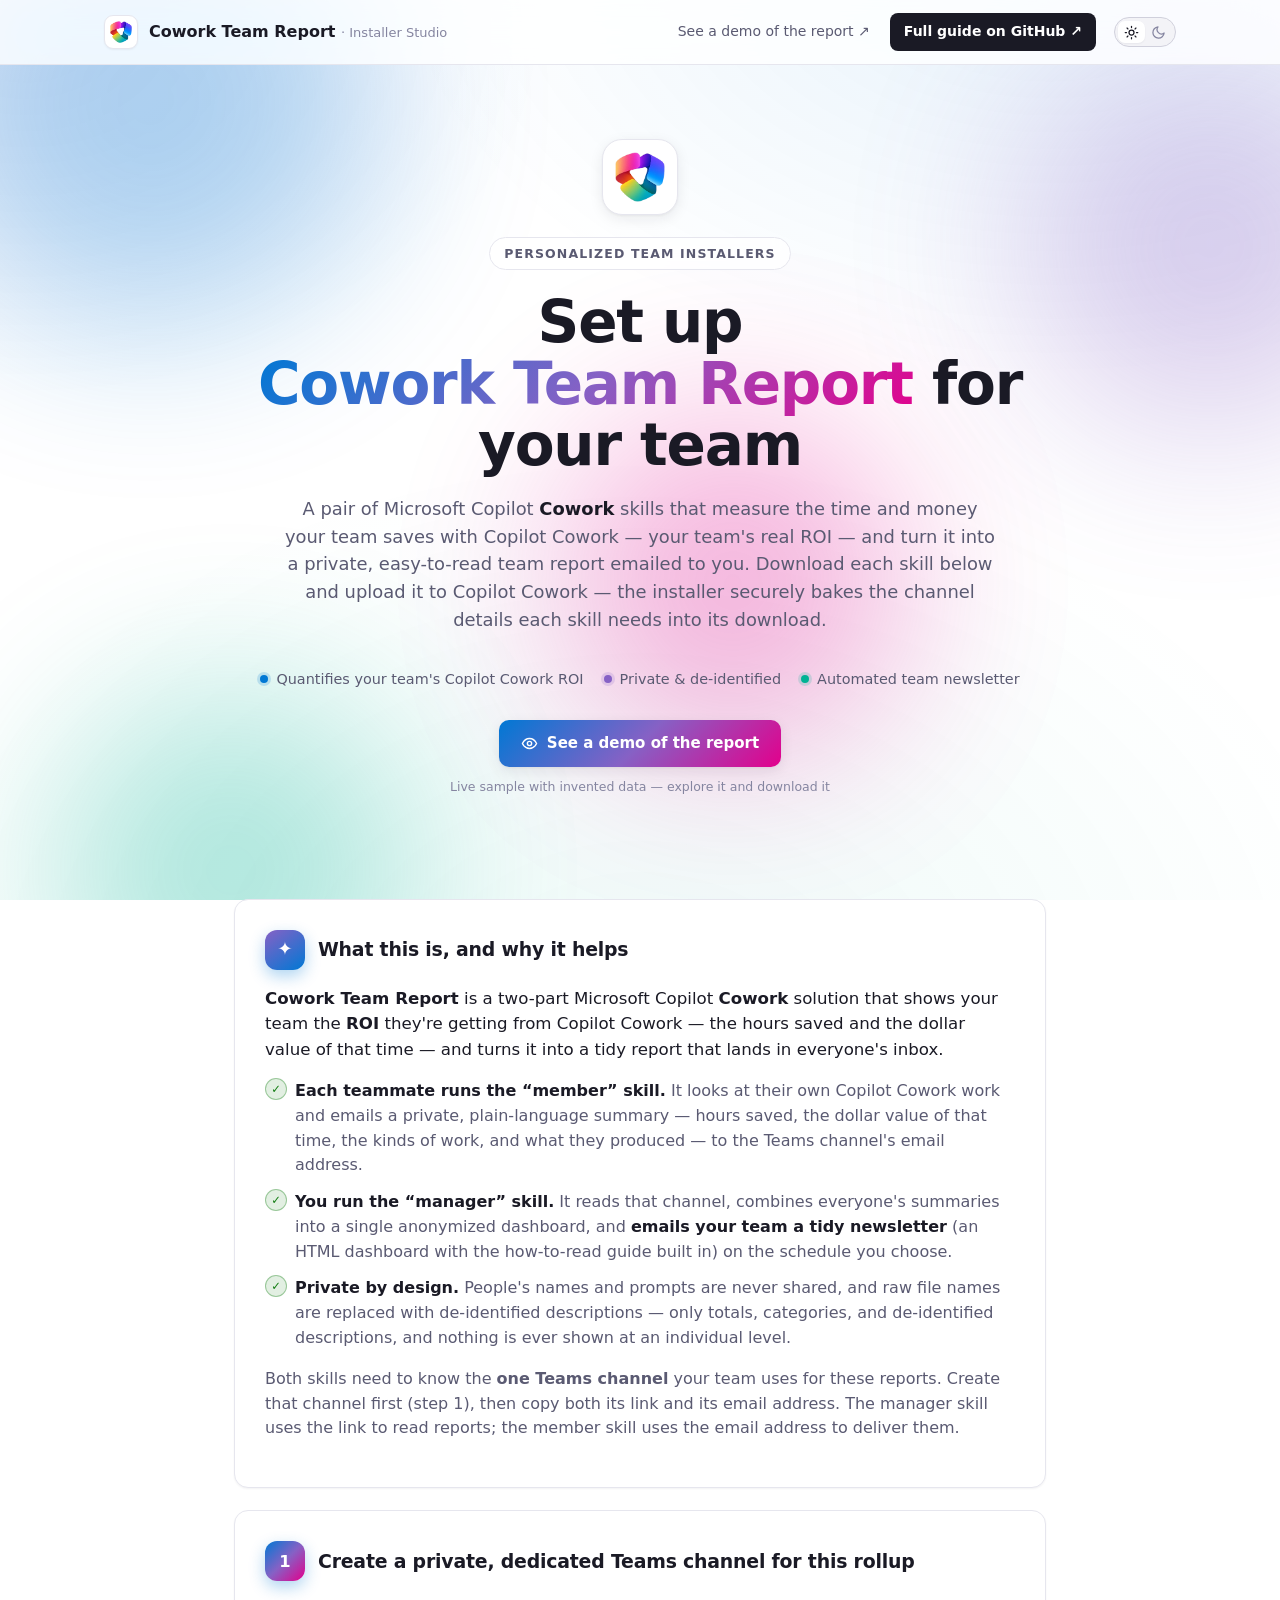
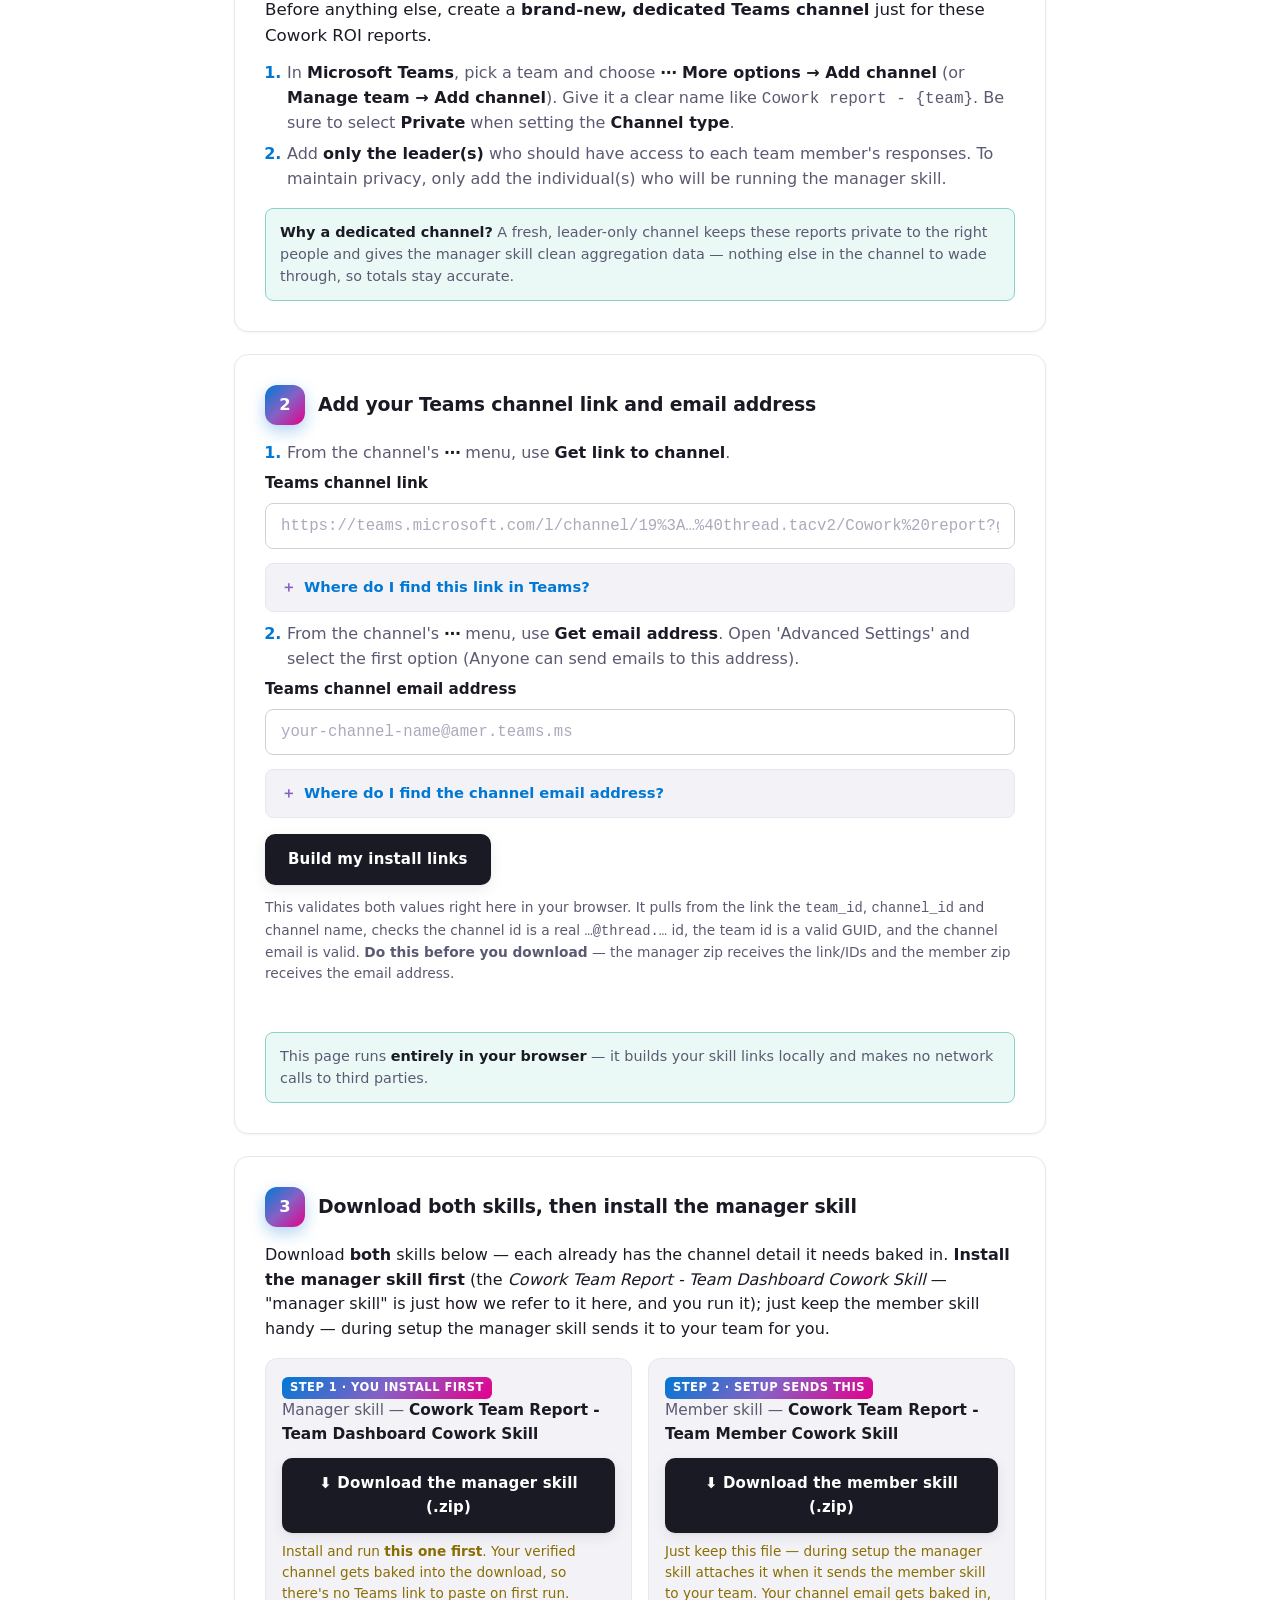
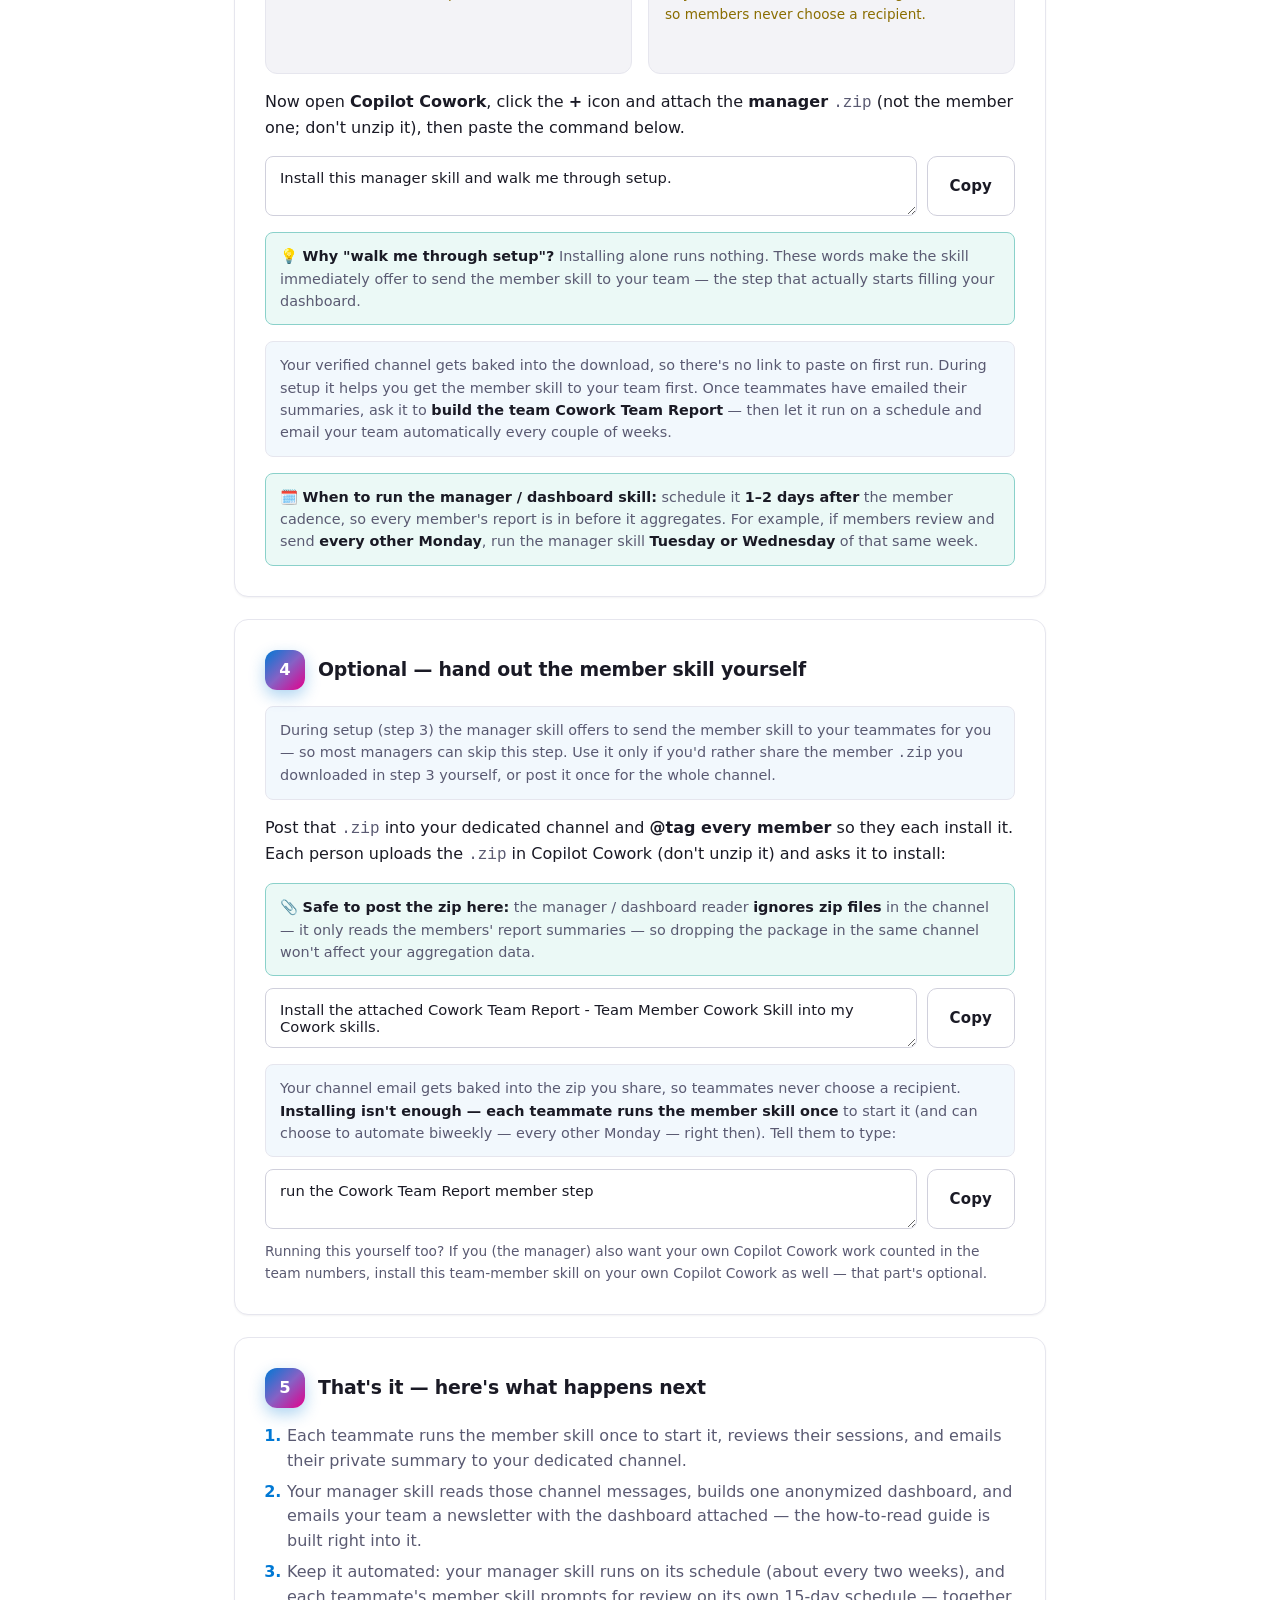
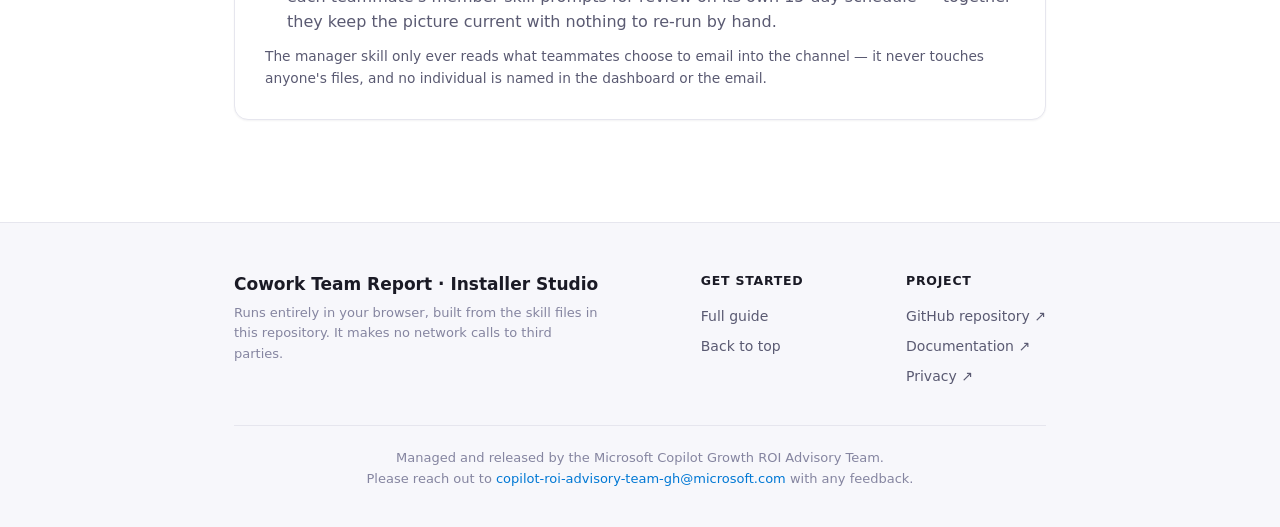
==== commit 69c42ea4: "Clarify private channel installer setup Co-authored-by: Copilot <223556219+Copilot@users.noreply.git" ====
--- a/docs/index.html
+++ b/docs/index.html
@@ -416,7 +416,7 @@
     <ul class="benefits">
       <li><strong>Each teammate runs the “member” skill.</strong> It looks at their own Copilot Cowork work
           and emails a private, plain-language summary — hours saved, the dollar value of that time, the kinds
-          of work, and what they produced — to one shared Teams channel email address.</li>
+          of work, and what they produced — to the Teams channel's email address.</li>
       <li><strong>You run the “manager” skill.</strong> It reads that channel, combines everyone's summaries
           into a single anonymized dashboard, and <strong>emails your team a tidy newsletter</strong> (an HTML
           dashboard with the how-to-read guide built in) on the schedule you choose.</li>
@@ -433,22 +433,19 @@
   <section class="card">
     <div class="step-head">
       <span class="step-num">1</span>
-      <h2>Create a dedicated Teams channel for this rollup</h2>
+      <h2>Create a private, dedicated Teams channel for this rollup</h2>
     </div>
     <p class="lead">Before anything else, create a <strong>brand-new, dedicated Teams channel</strong> just for
-       these Cowork ROI reports, and add <strong>only</strong> the members you want included (they'll need
-       access to email their summaries here).</p>
+       these Cowork ROI reports.</p>
     <ol class="steps">
       <li>In <strong>Microsoft Teams</strong>, pick a team and choose <strong>⋯ More options → Add channel</strong>
           (or <strong>Manage team → Add channel</strong>). Give it a clear name like
-          <span class="mono">Cowork report - {team}</span>.</li>
-      <li>Add <strong>only the members you want in this rollup</strong> — everyone you add can see the reports here,
-          so keep it to the people whose Copilot Cowork work should be counted.</li>
-      <li>Once it exists, grab both values for the next step. From the channel's <strong>⋯</strong> menu,
-          use <strong>Get link to channel</strong> and <strong>Get email address</strong>. In the channel's
-          email security settings, allow the team members who will send reports.</li>
+          <span class="mono">Cowork report - {team}</span>. Be sure to select <strong>Private</strong>
+          when setting the <strong>Channel type</strong>.</li>
+      <li>Add <strong>only the leader(s)</strong> who should have access to each team member's responses.
+          To maintain privacy, only add the individual(s) who will be running the manager skill.</li>
     </ol>
-    <p class="note privacy"><strong>Why a dedicated channel?</strong> A fresh, members-only channel keeps these
+    <p class="note privacy"><strong>Why a dedicated channel?</strong> A fresh, leader-only channel keeps these
        reports private to the right people and gives the manager skill clean aggregation data — nothing else in
        the channel to wade through, so totals stay accurate.</p>
   </section>
@@ -456,8 +453,11 @@
   <section class="card">
     <div class="step-head">
       <span class="step-num">2</span>
-      <h2>Add your team's Teams channel link and email address</h2>
-    </div>
+      <h2>Add your Teams channel link and email address</h2>
+    </div>
+    <ol class="steps">
+      <li>From the channel's <strong>⋯</strong> menu, use <strong>Get link to channel</strong>.</li>
+    </ol>
     <label for="link">Teams channel link</label>
     <input id="link" type="text" autocomplete="off" spellcheck="false" maxlength="2048"
            placeholder="https://teams.microsoft.com/l/channel/19%3A…%40thread.tacv2/Cowork%20report?groupId=…" />
@@ -478,6 +478,10 @@
         <span class="mono">groupId</span> — use <strong>Copy link</strong> so it does.</p>
     </details>
 
+    <ol class="steps" start="2">
+      <li>From the channel's <strong>⋯</strong> menu, use <strong>Get email address</strong>. Open
+          'Advanced Settings' and select the first option (Anyone can send emails to this address).</li>
+    </ol>
     <label for="channelEmail">Teams channel email address</label>
     <input id="channelEmail" type="email" autocomplete="off" spellcheck="false" maxlength="320"
            placeholder="your-channel-name@amer.teams.ms" />
@@ -487,7 +491,7 @@
       <ol class="steps">
         <li>Open the same dedicated Teams channel and select <strong>⋯ More options</strong>.</li>
         <li>Choose <strong>Get email address</strong>, then copy the address into the box above.</li>
-        <li>Open the email security settings and allow the team members who will run the member skill.</li>
+        <li>Open the email Advanced Settings and allow anyone to send emails to this address.</li>
       </ol>
       <p class="muted">The member skill sends each reviewed report through Outlook to this address.
         It does not call the Teams posting API.</p>
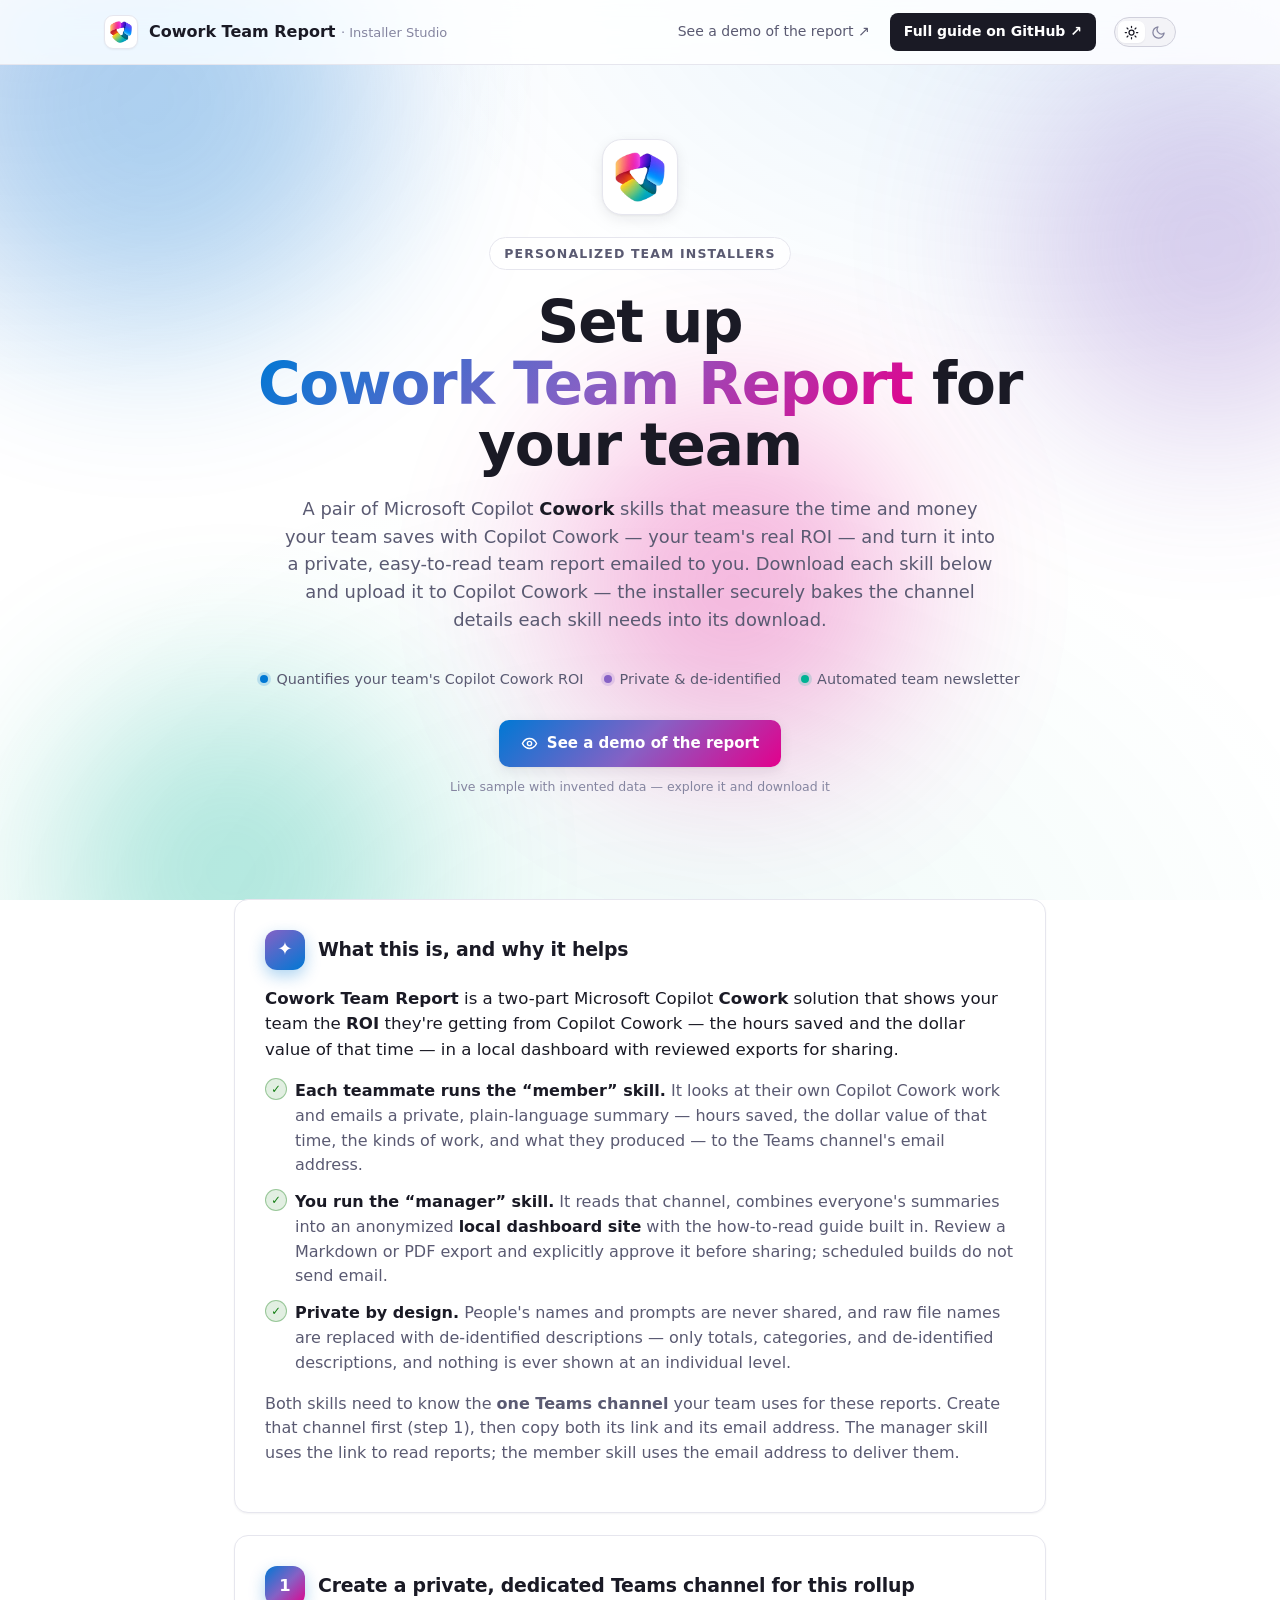
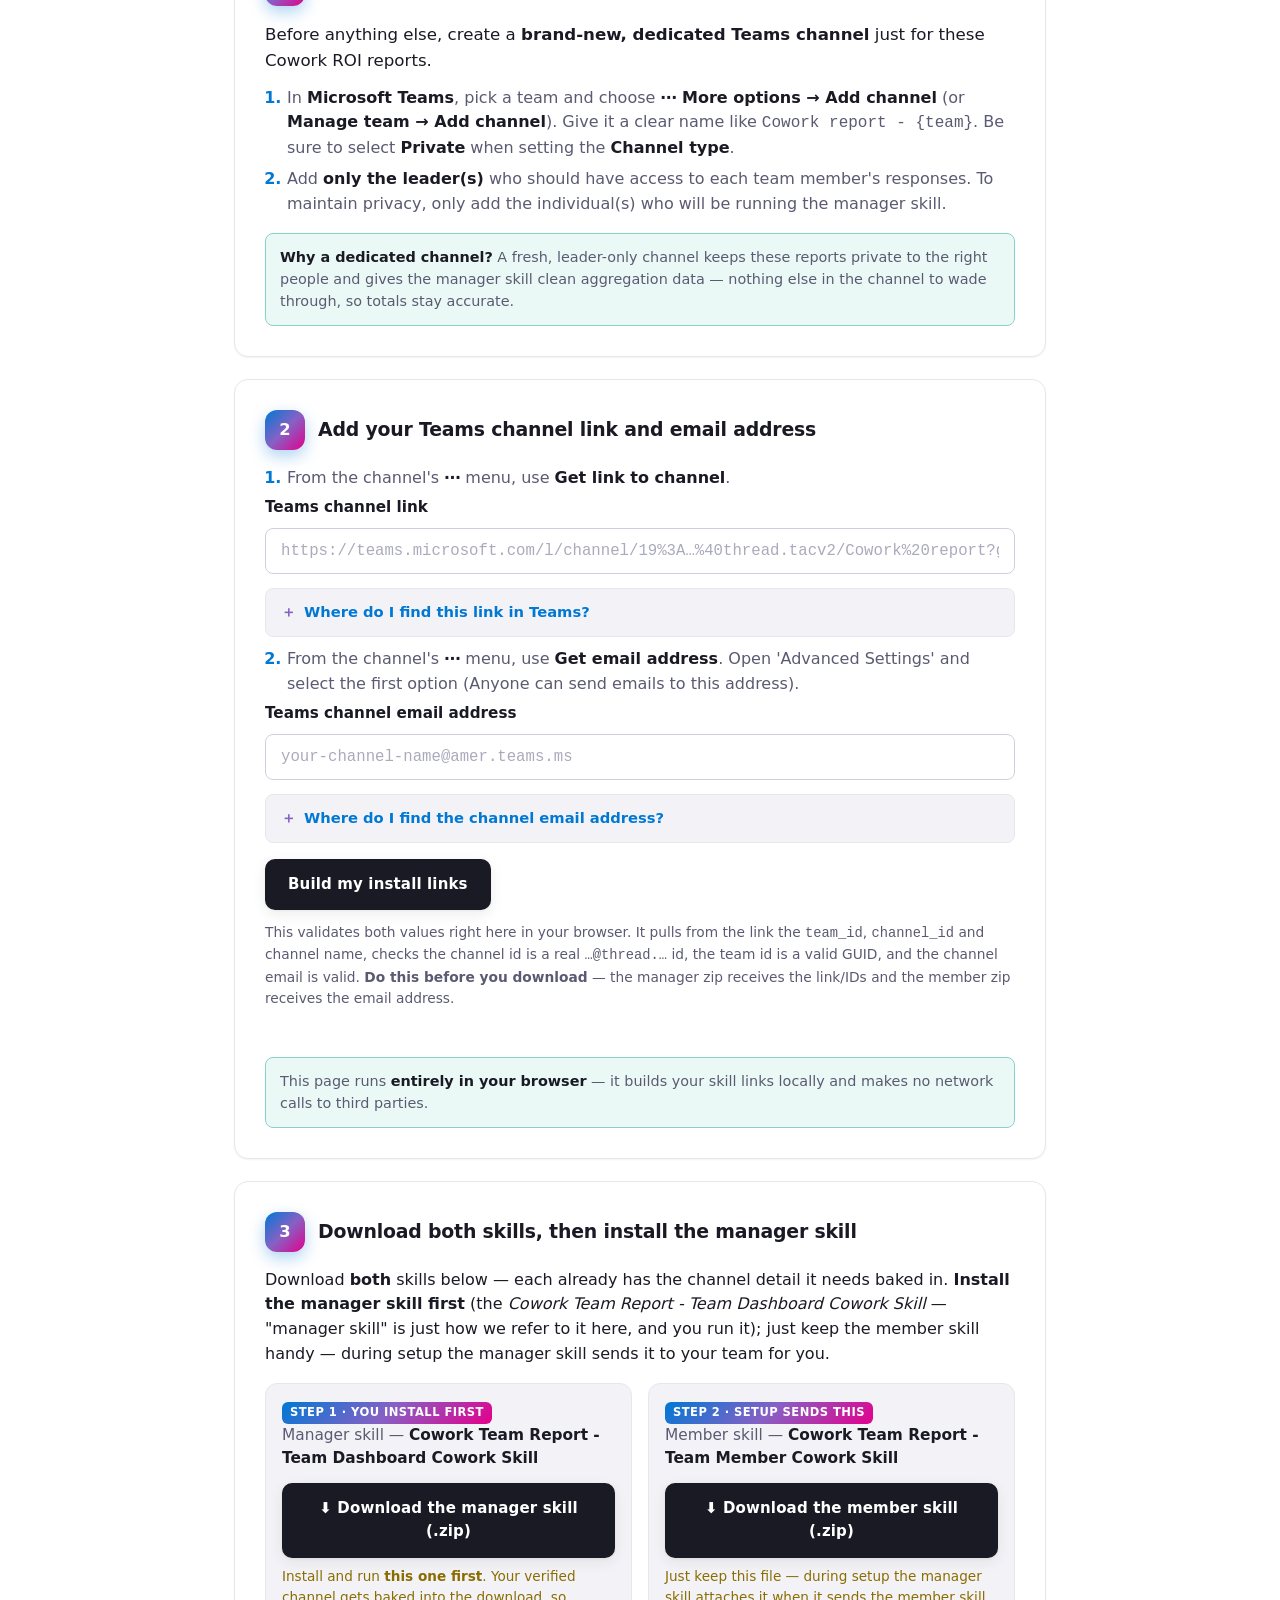
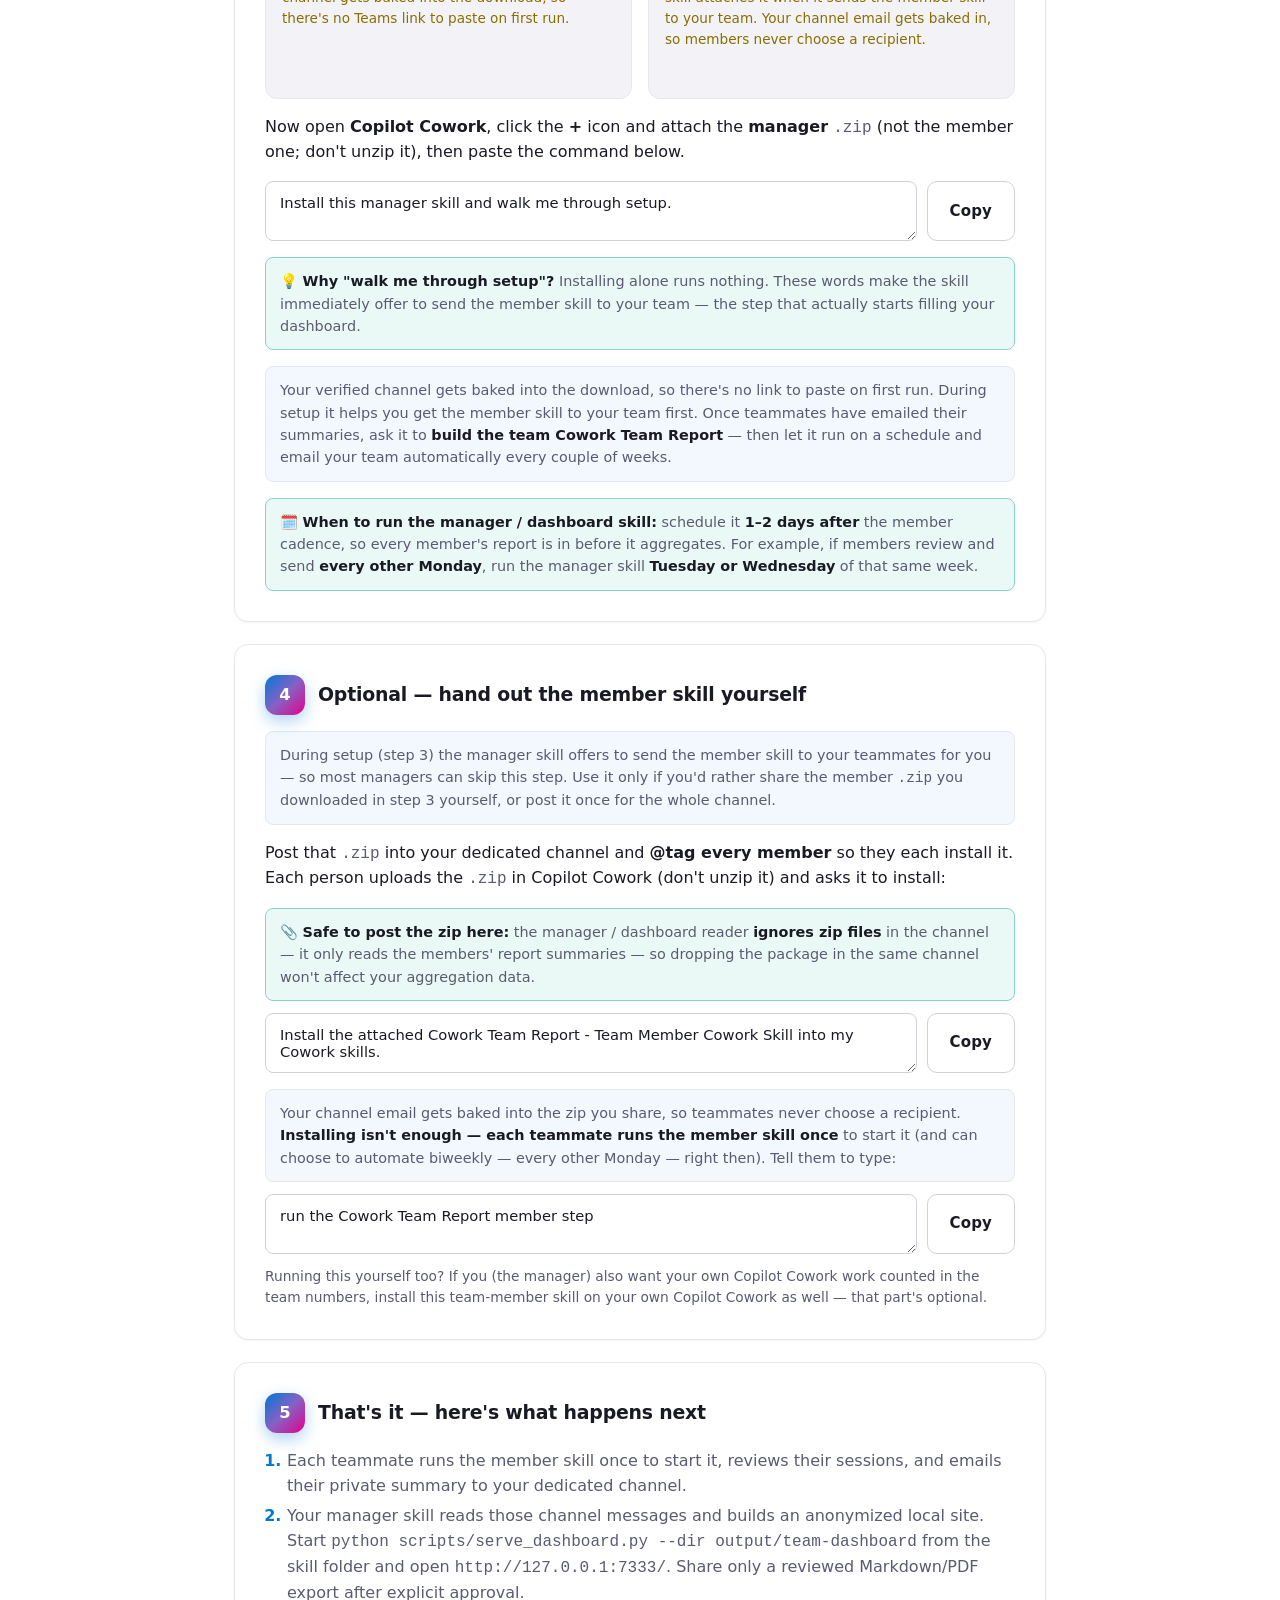
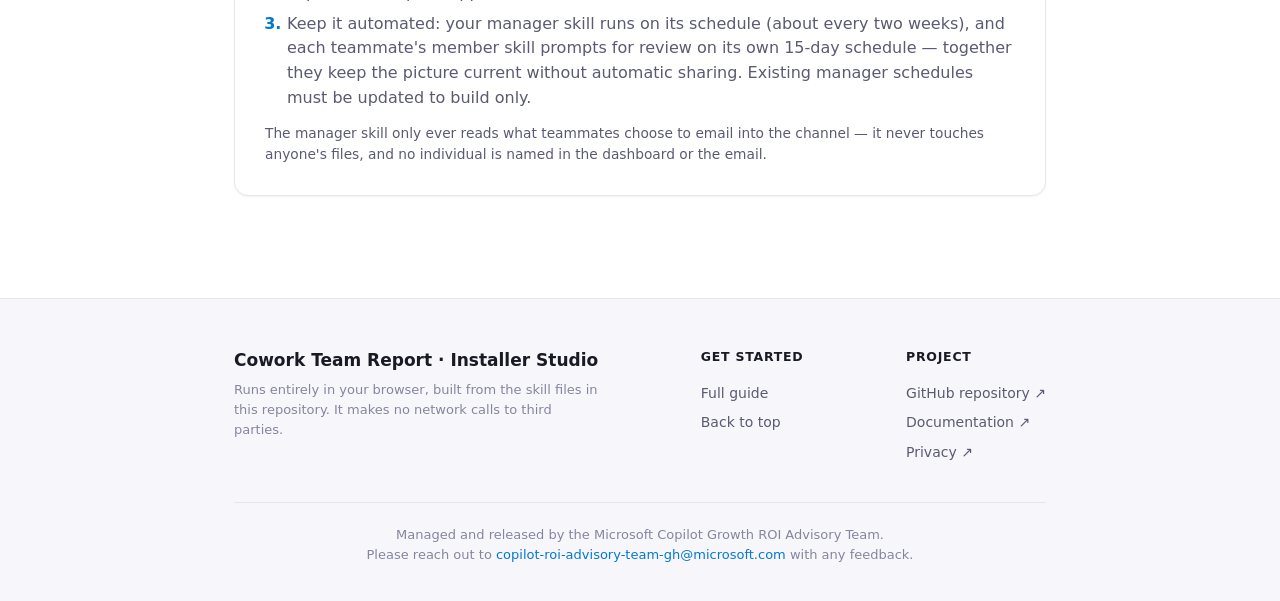
==== commit 6ecaa3aa: "feat: serve team dashboard locally with reviewed exports Split dashboard assets and aggregate JSON, " ====
--- a/docs/index.html
+++ b/docs/index.html
@@ -367,8 +367,8 @@
       <span>Cowork Team Report <span class="brand-by">· Installer Studio</span></span>
     </span>
     <nav class="primary-nav">
-      <a href="demo-report.html?v=2" target="_blank" rel="noopener">See a demo of the report ↗</a>
-      <a class="nav-cta" href="https://github.com/microsoft/CoworkDashboard/blob/main/README.md">Full guide on GitHub ↗</a>
+      <a href="https://microsoft.github.io/CoworkDashboard/demo-report.html?v=2" target="_blank" rel="noopener">See a demo of the report ↗</a>
+      <a class="nav-cta" href="https://github.com/microsoft/CoworkDashboard/tree/main">Full guide on GitHub ↗</a>
       <button class="theme-toggle" id="themeToggle" type="button" role="switch" aria-checked="false" aria-label="Toggle light or dark theme" title="Toggle light or dark theme">
         <span class="tt-track">
           <span class="tt-thumb" aria-hidden="true"></span>
@@ -395,7 +395,7 @@
       <span class="trust-pill"><span class="trust-dot"></span> Automated team newsletter</span>
     </div>
     <div class="hero-actions">
-      <a class="hero-cta" href="demo-report.html?v=2" target="_blank" rel="noopener">
+      <a class="hero-cta" href="https://microsoft.github.io/CoworkDashboard/demo-report.html?v=2" target="_blank" rel="noopener">
         <svg width="17" height="17" viewBox="0 0 24 24" fill="none" stroke="currentColor" stroke-width="2" stroke-linecap="round" stroke-linejoin="round" aria-hidden="true"><path d="M2 12s3.5-7 10-7 10 7 10 7-3.5 7-10 7-10-7-10-7z"/><circle cx="12" cy="12" r="3"/></svg>
         See a demo of the report
       </a>
@@ -412,14 +412,14 @@
     </div>
     <p class="lead"><strong>Cowork Team Report</strong> is a two-part Microsoft Copilot <strong>Cowork</strong>
        solution that shows your team the <strong>ROI</strong> they're getting from Copilot Cowork — the hours
-       saved and the dollar value of that time — and turns it into a tidy report that lands in everyone's inbox.</p>
+       saved and the dollar value of that time — in a local dashboard with reviewed exports for sharing.</p>
     <ul class="benefits">
       <li><strong>Each teammate runs the “member” skill.</strong> It looks at their own Copilot Cowork work
           and emails a private, plain-language summary — hours saved, the dollar value of that time, the kinds
           of work, and what they produced — to the Teams channel's email address.</li>
       <li><strong>You run the “manager” skill.</strong> It reads that channel, combines everyone's summaries
-          into a single anonymized dashboard, and <strong>emails your team a tidy newsletter</strong> (an HTML
-          dashboard with the how-to-read guide built in) on the schedule you choose.</li>
+          into an anonymized <strong>local dashboard site</strong> with the how-to-read guide built in.
+          Review a Markdown or PDF export and explicitly approve it before sharing; scheduled builds do not send email.</li>
       <li><strong>Private by design.</strong> People's names and prompts are never shared, and raw file
           names are replaced with de-identified descriptions — only totals, categories, and de-identified
           descriptions, and nothing is ever shown at an individual level.</li>
@@ -616,11 +616,12 @@
     <ol class="steps">
       <li>Each teammate runs the member skill once to start it, reviews their sessions, and emails their
           private summary to your dedicated channel.</li>
-      <li>Your manager skill reads those channel messages, builds one anonymized dashboard, and emails your team a
-          newsletter with the dashboard attached — the how-to-read guide is built right into it.</li>
+      <li>Your manager skill reads those channel messages and builds an anonymized local site. Start
+          <code>python scripts/serve_dashboard.py --dir output/team-dashboard</code> from the skill folder
+          and open <code>http://127.0.0.1:7333/</code>. Share only a reviewed Markdown/PDF export after explicit approval.</li>
       <li>Keep it automated: your manager skill runs on its schedule (about every two weeks), and each
           teammate's member skill prompts for review on its own 15-day schedule — together they keep the picture current
-          with nothing to re-run by hand.</li>
+          without automatic sharing. Existing manager schedules must be updated to build only.</li>
     </ol>
     <p class="muted small">The manager skill only ever reads what teammates choose to email into the channel — it never touches
        anyone's files, and no individual is named in the dashboard or the email.</p>
@@ -637,7 +638,7 @@
       </div>
       <div>
         <p class="footer-heading">Get started</p>
-        <a href="https://github.com/microsoft/CoworkDashboard/blob/main/README.md">Full guide</a>
+        <a href="https://github.com/microsoft/CoworkDashboard/tree/main">Full guide</a>
         <a href="#top" onclick="window.scrollTo({top:0,behavior:'smooth'});return false;">Back to top</a>
       </div>
       <div>
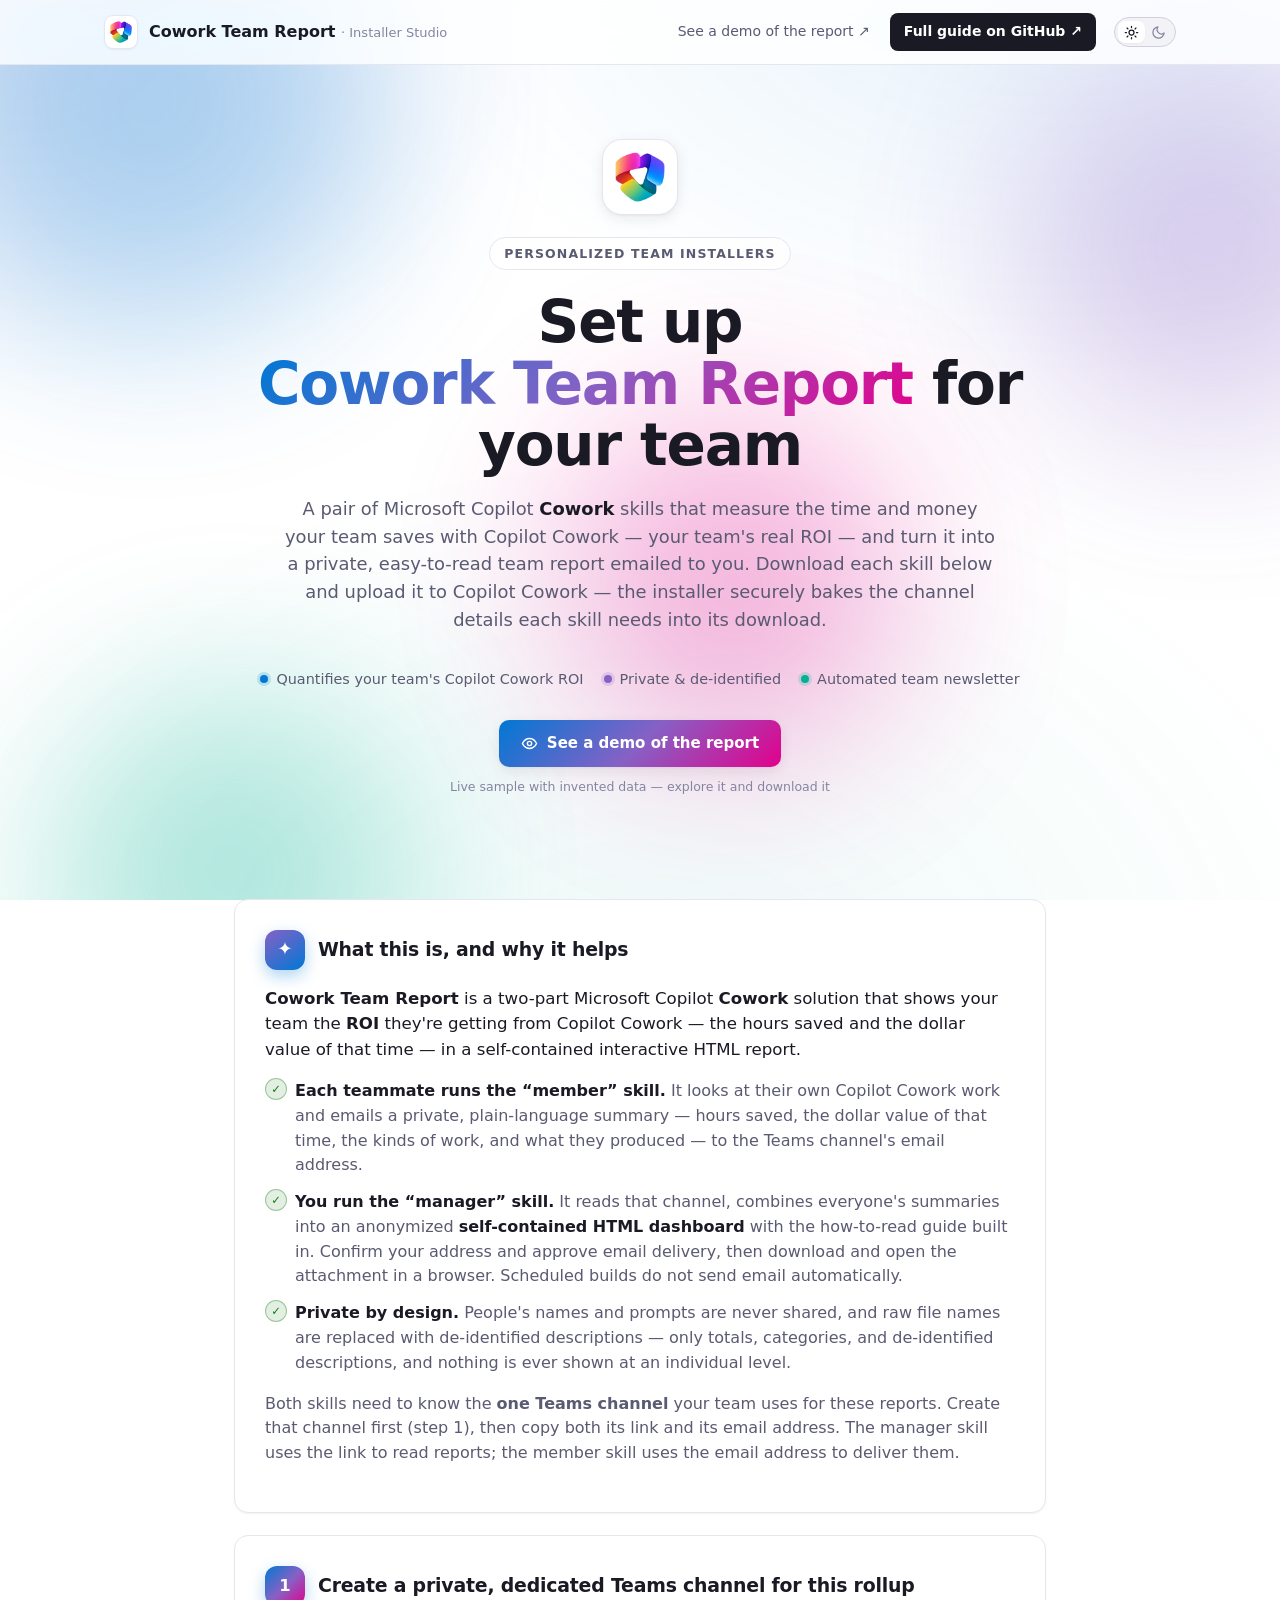
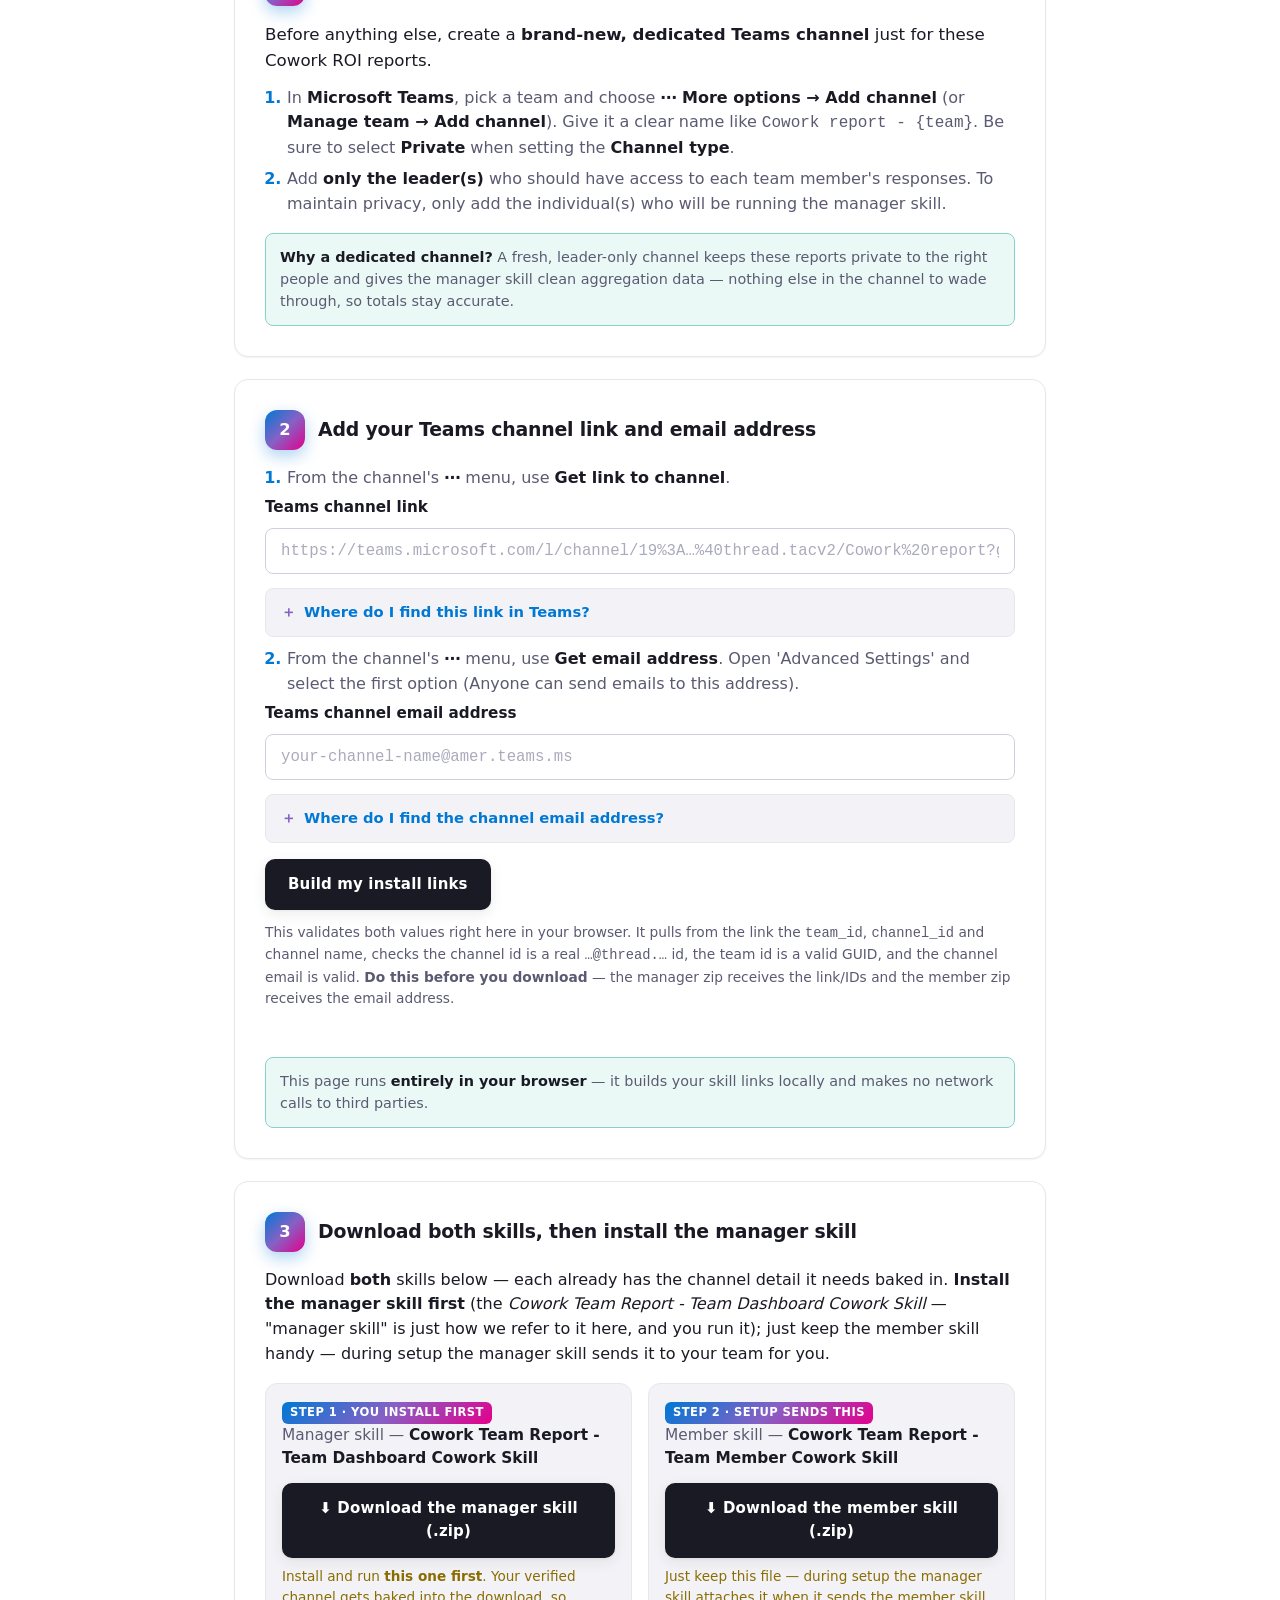
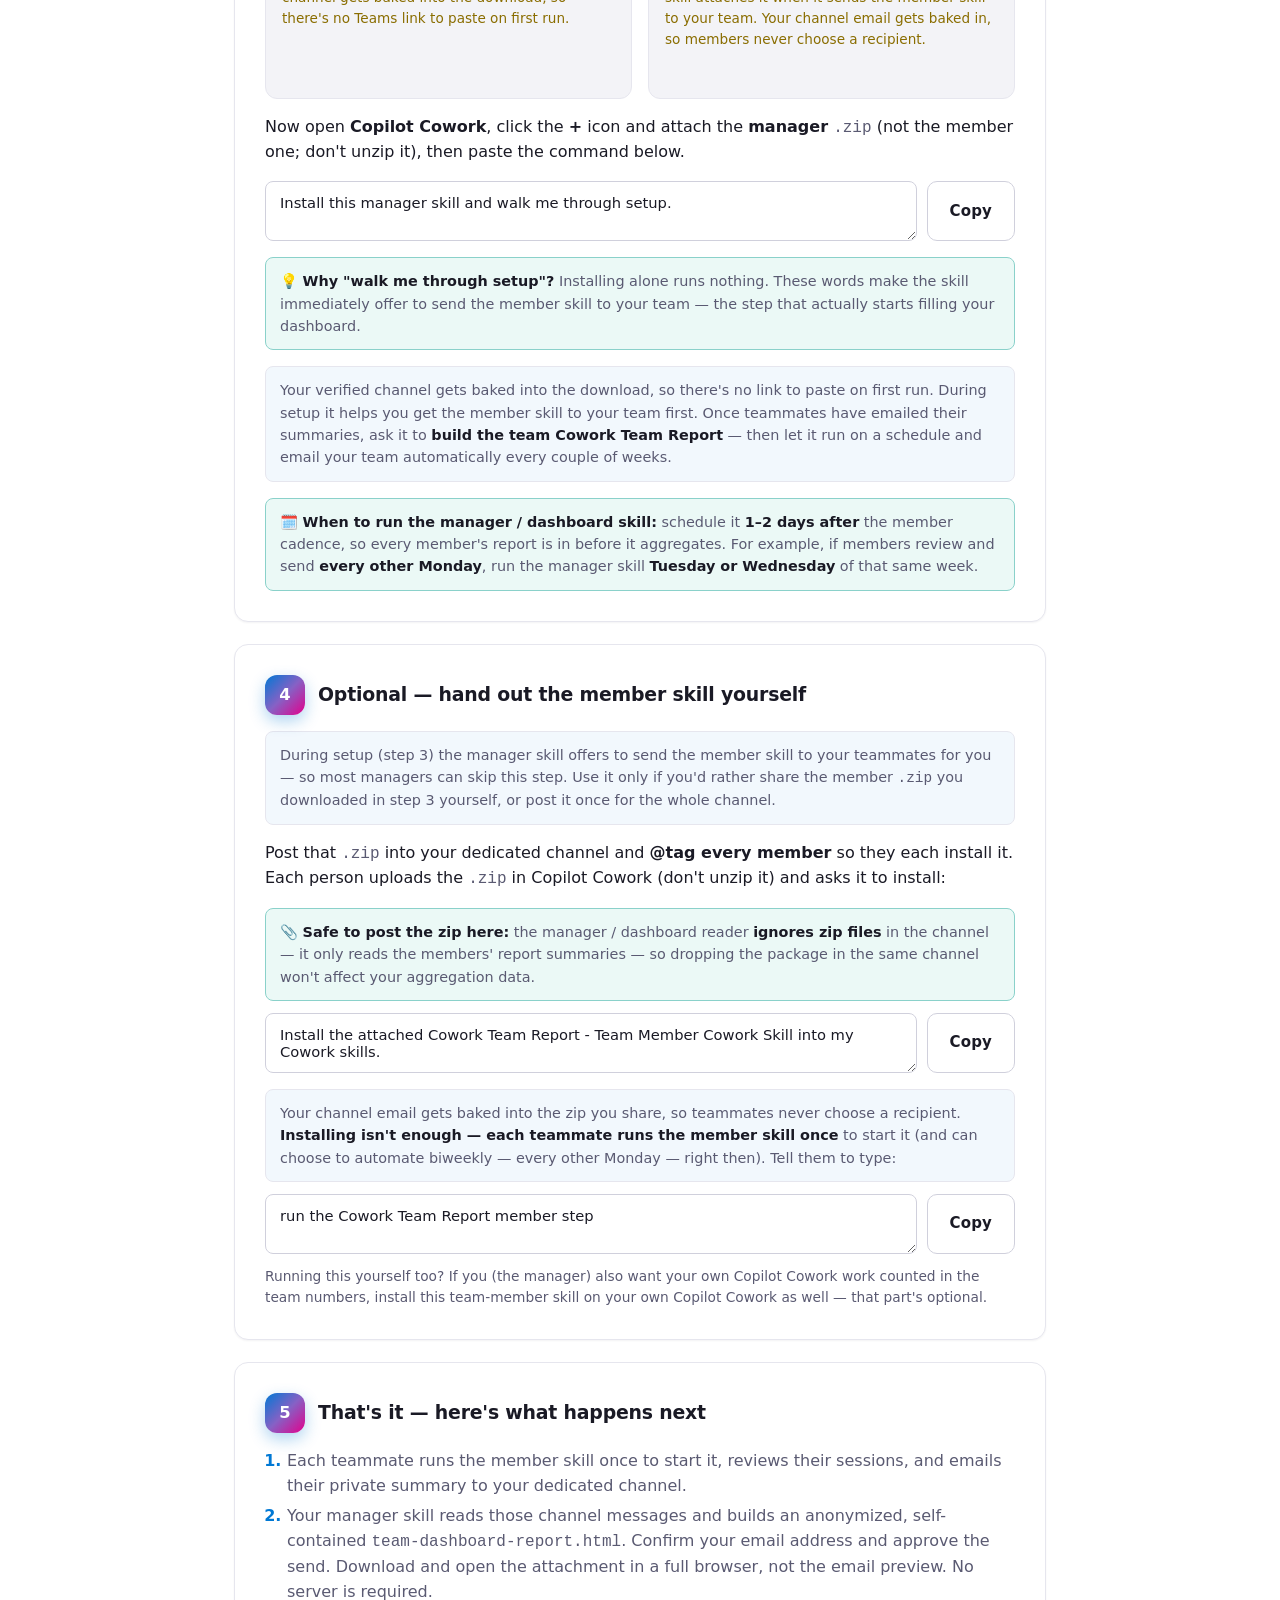
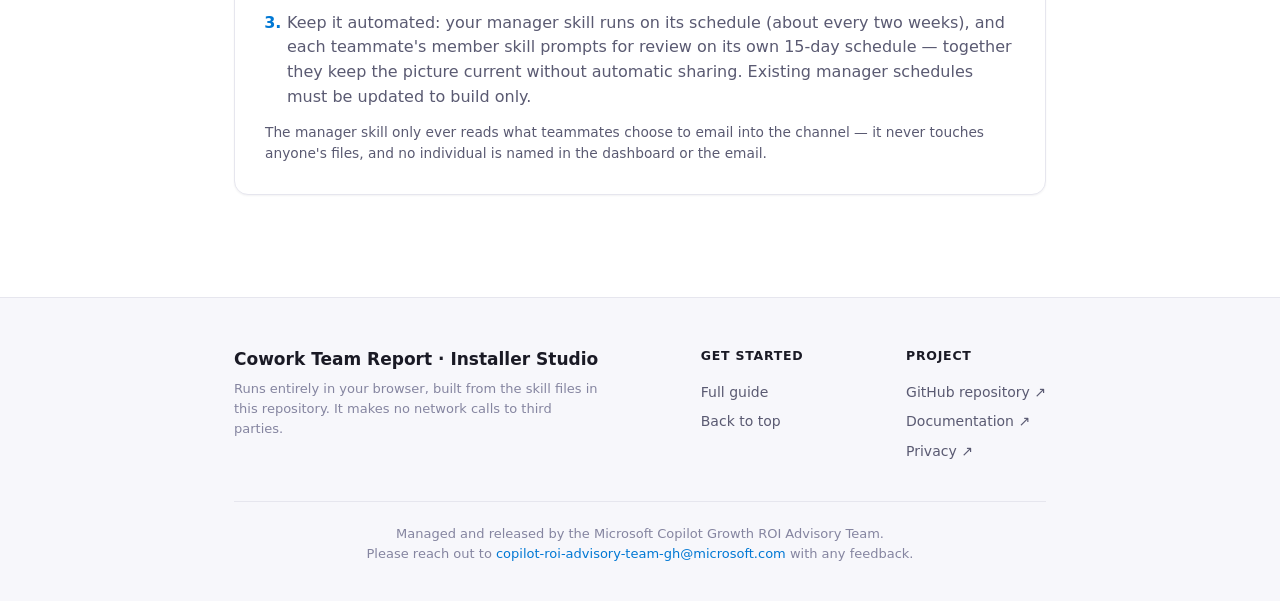
==== commit 399b415e: "fix: deliver self-contained interactive dashboard by email Build and verify an aggregate-only standa" ====
--- a/docs/index.html
+++ b/docs/index.html
@@ -412,14 +412,15 @@
     </div>
     <p class="lead"><strong>Cowork Team Report</strong> is a two-part Microsoft Copilot <strong>Cowork</strong>
        solution that shows your team the <strong>ROI</strong> they're getting from Copilot Cowork — the hours
-       saved and the dollar value of that time — in a local dashboard with reviewed exports for sharing.</p>
+       saved and the dollar value of that time — in a self-contained interactive HTML report.</p>
     <ul class="benefits">
       <li><strong>Each teammate runs the “member” skill.</strong> It looks at their own Copilot Cowork work
           and emails a private, plain-language summary — hours saved, the dollar value of that time, the kinds
           of work, and what they produced — to the Teams channel's email address.</li>
       <li><strong>You run the “manager” skill.</strong> It reads that channel, combines everyone's summaries
-          into an anonymized <strong>local dashboard site</strong> with the how-to-read guide built in.
-          Review a Markdown or PDF export and explicitly approve it before sharing; scheduled builds do not send email.</li>
+          into an anonymized <strong>self-contained HTML dashboard</strong> with the how-to-read guide built in.
+          Confirm your address and approve email delivery, then download and open the attachment in a browser.
+          Scheduled builds do not send email automatically.</li>
       <li><strong>Private by design.</strong> People's names and prompts are never shared, and raw file
           names are replaced with de-identified descriptions — only totals, categories, and de-identified
           descriptions, and nothing is ever shown at an individual level.</li>
@@ -616,9 +617,9 @@
     <ol class="steps">
       <li>Each teammate runs the member skill once to start it, reviews their sessions, and emails their
           private summary to your dedicated channel.</li>
-      <li>Your manager skill reads those channel messages and builds an anonymized local site. Start
-          <code>python scripts/serve_dashboard.py --dir output/team-dashboard</code> from the skill folder
-          and open <code>http://127.0.0.1:7333/</code>. Share only a reviewed Markdown/PDF export after explicit approval.</li>
+      <li>Your manager skill reads those channel messages and builds an anonymized, self-contained
+          <code>team-dashboard-report.html</code>. Confirm your email address and approve the send.
+          Download and open the attachment in a full browser, not the email preview. No server is required.</li>
       <li>Keep it automated: your manager skill runs on its schedule (about every two weeks), and each
           teammate's member skill prompts for review on its own 15-day schedule — together they keep the picture current
           without automatic sharing. Existing manager schedules must be updated to build only.</li>
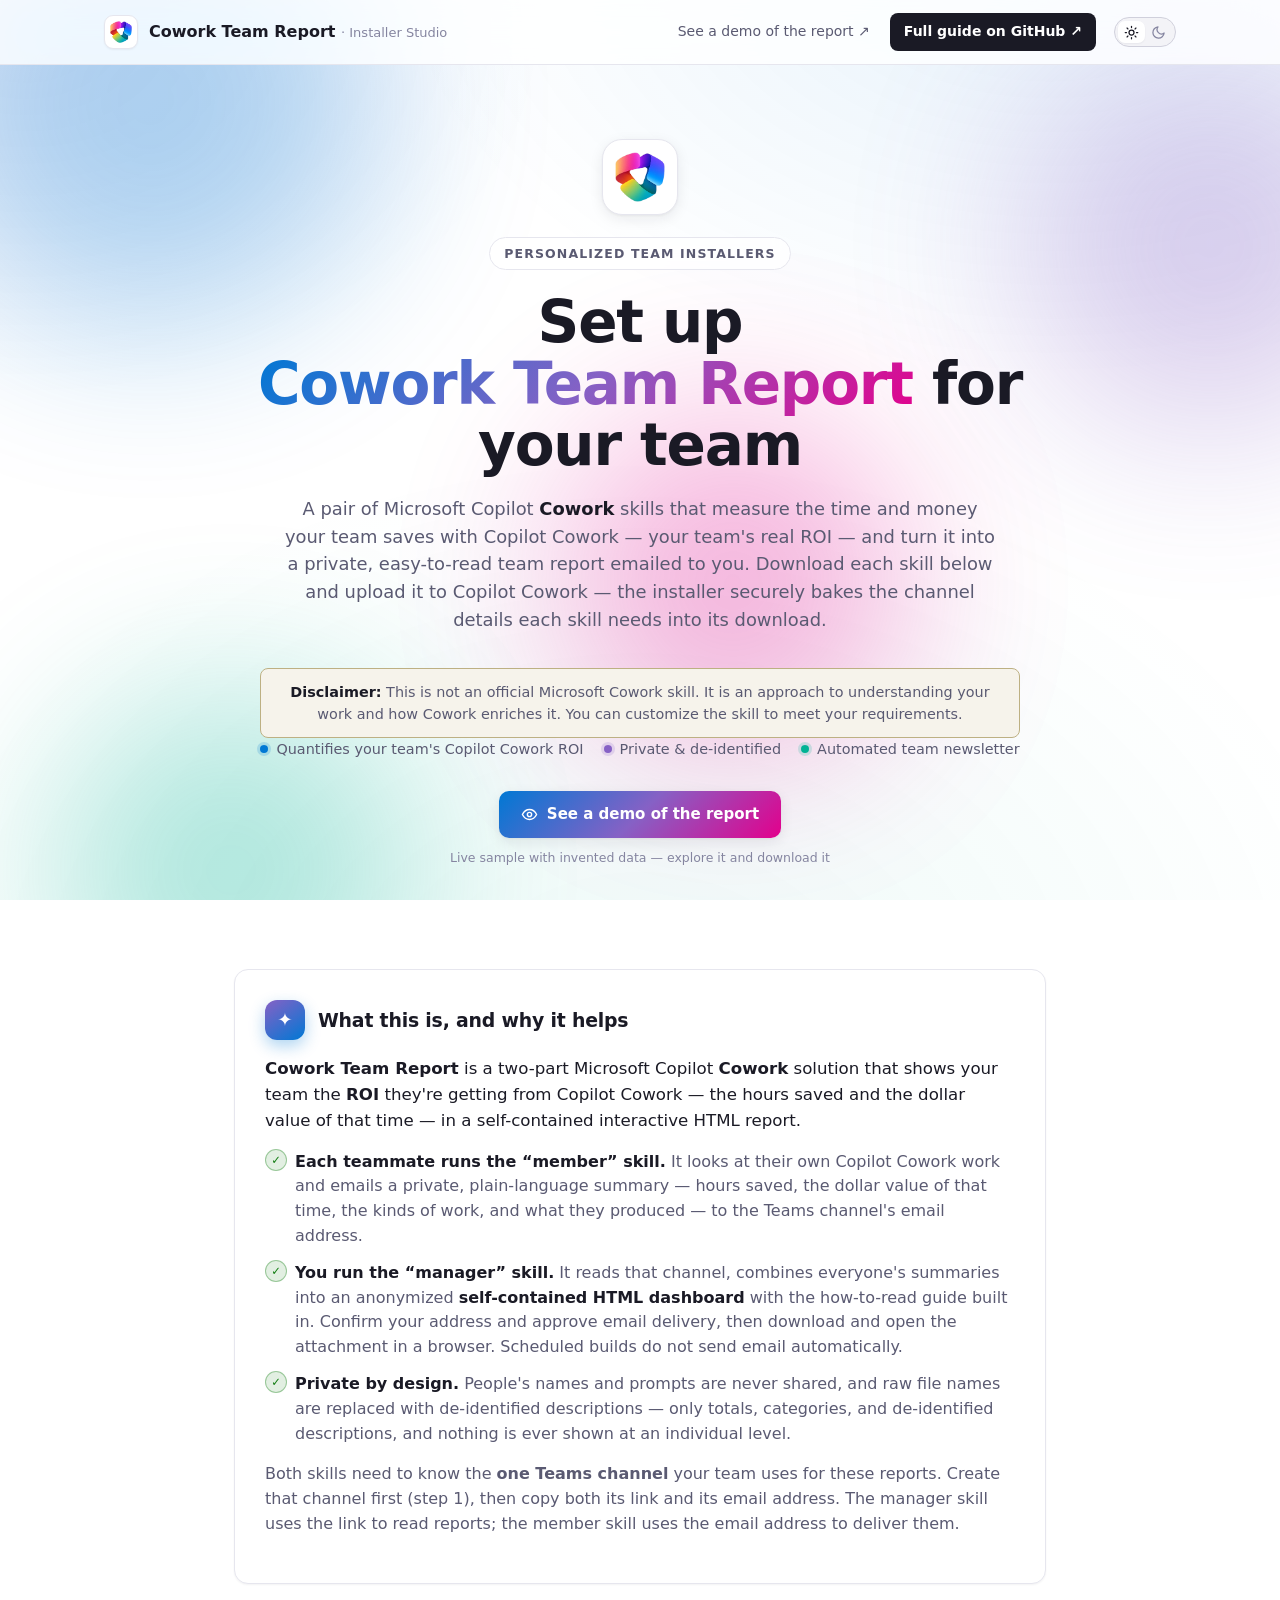
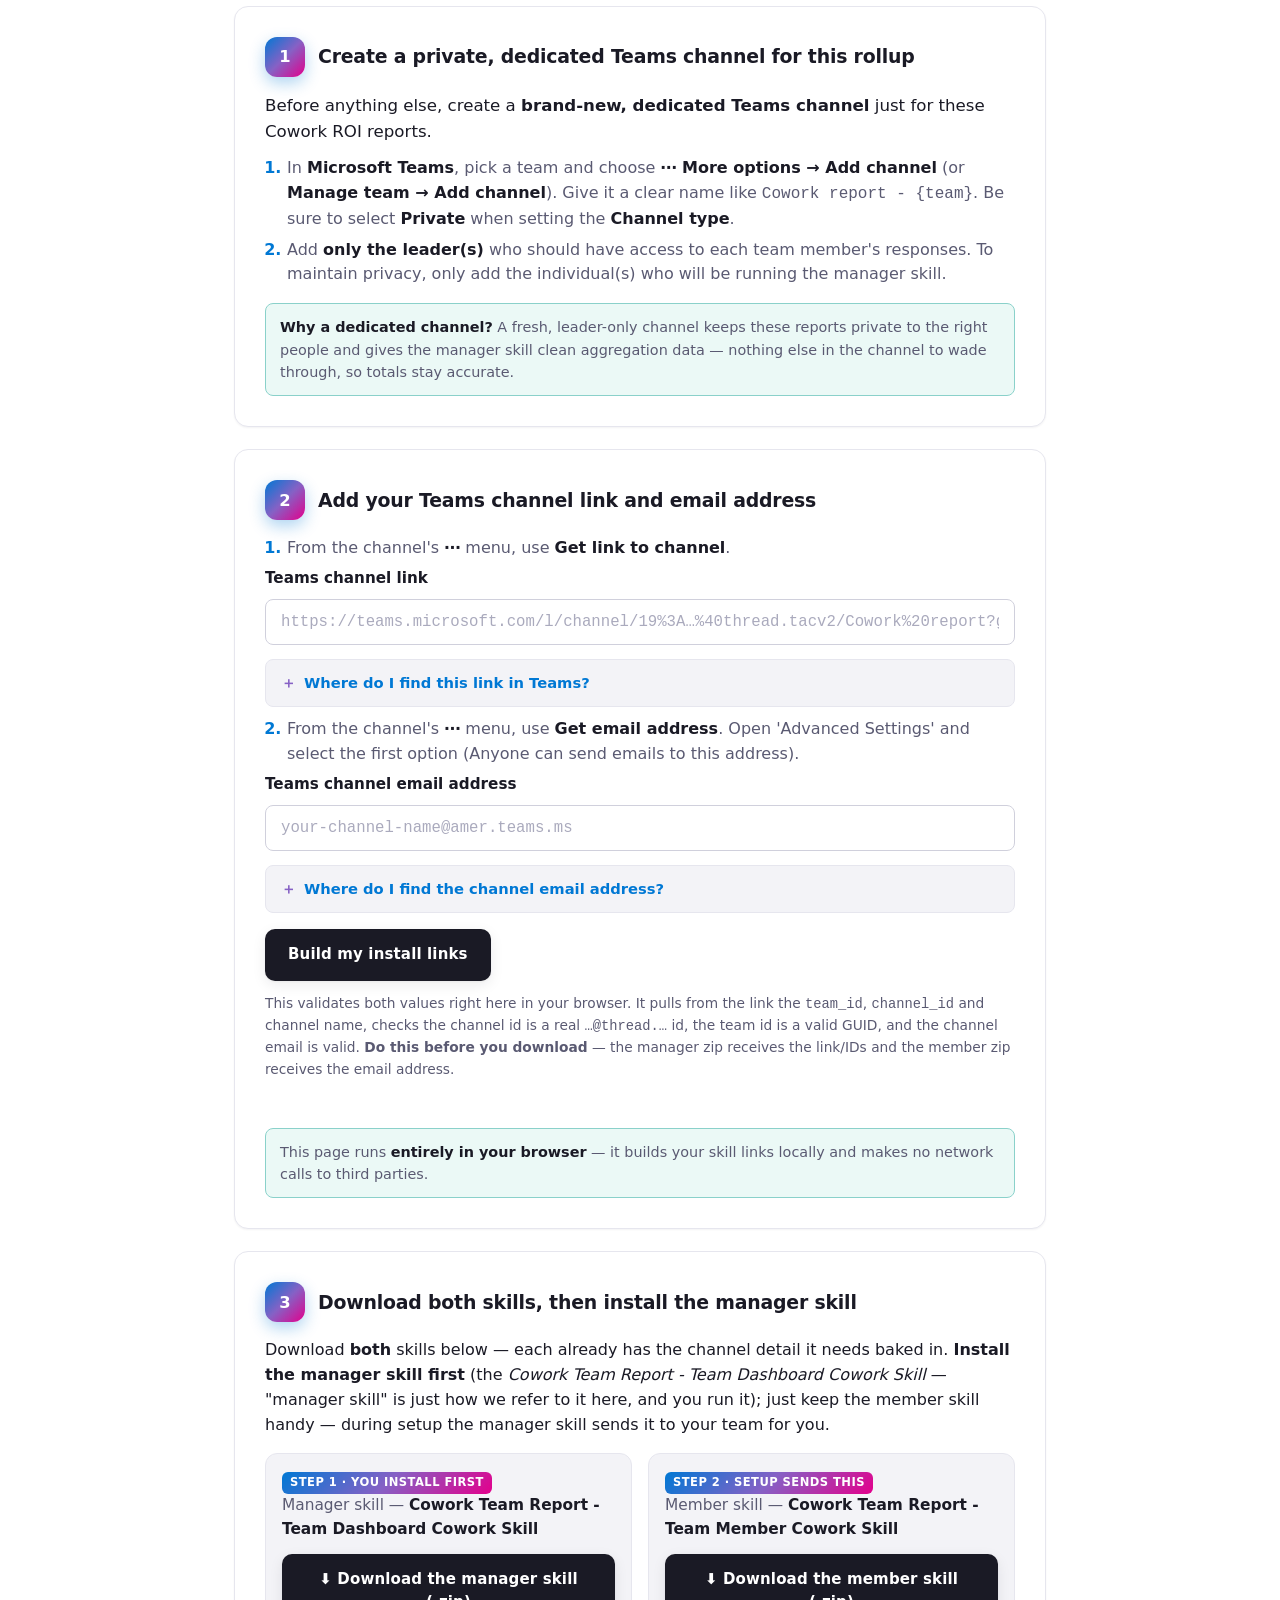
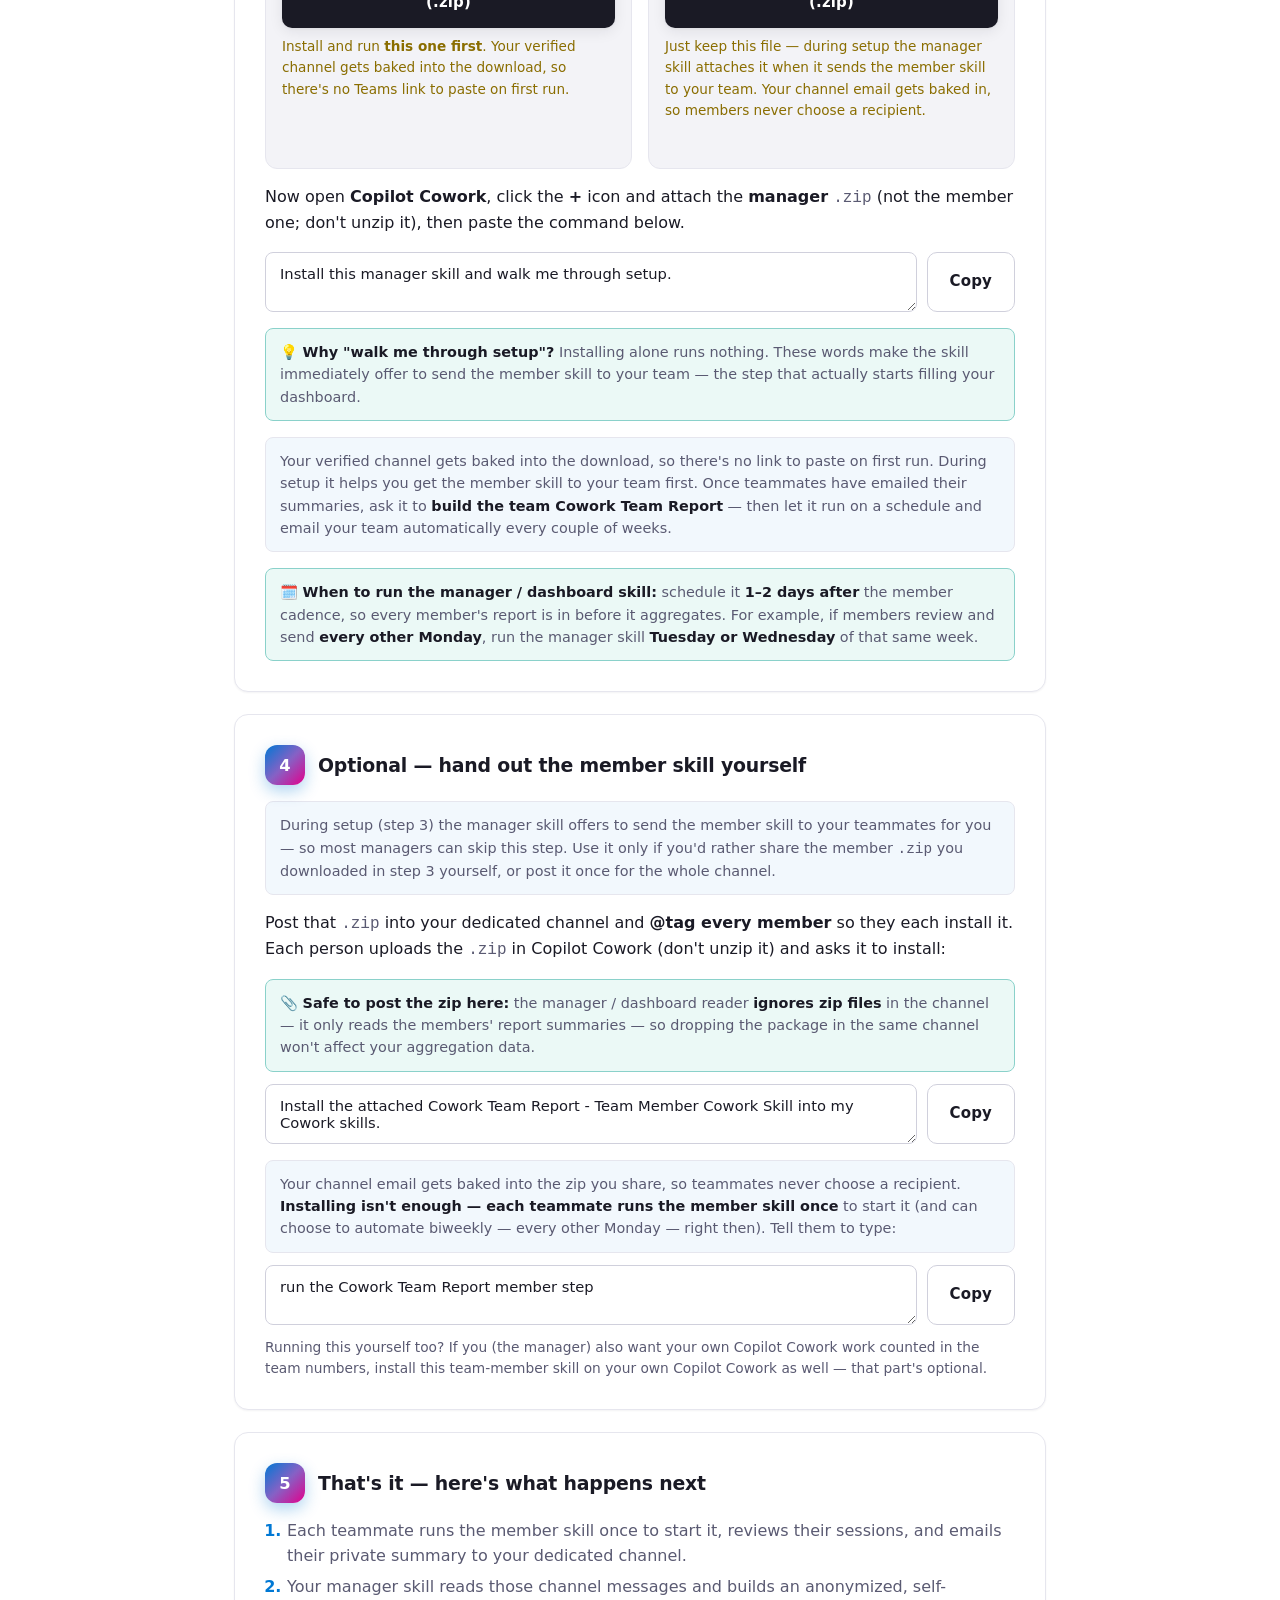
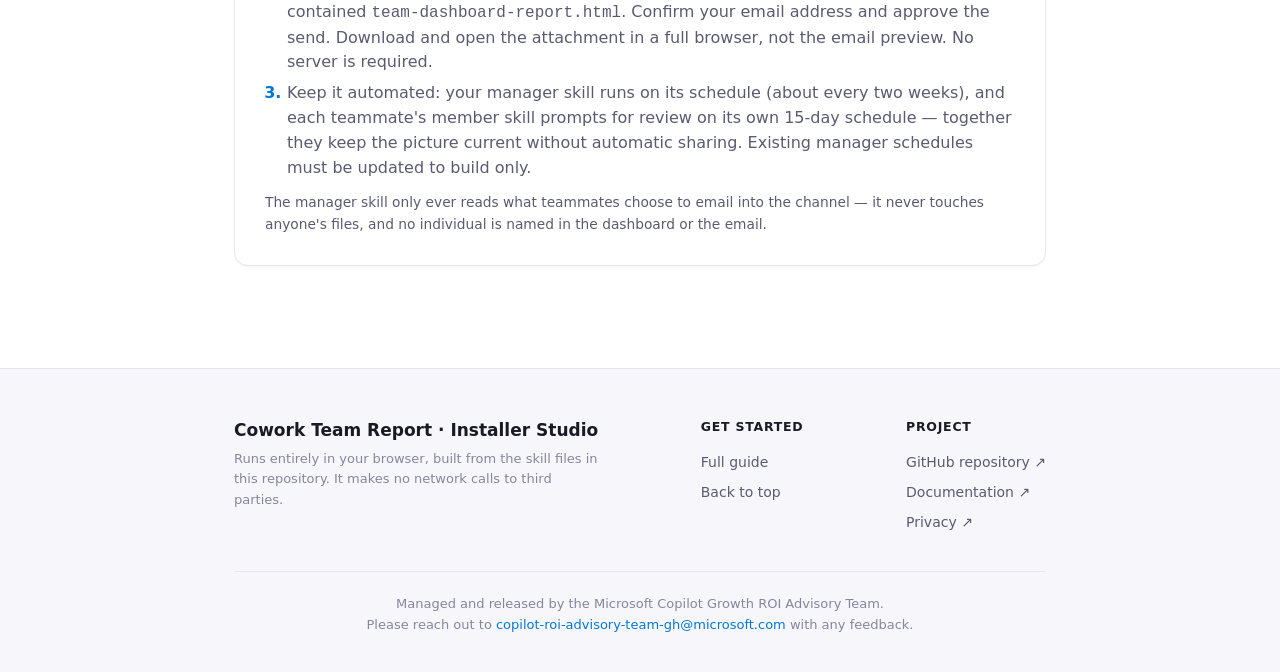
==== commit dd193991: "Add unofficial-skill disclaimer to Installer Studio page Co-authored-by: Copilot App <223556219+Copi" ====
--- a/docs/index.html
+++ b/docs/index.html
@@ -273,6 +273,12 @@
     background: color-mix(in srgb, var(--accent-3) 8%, var(--surface));
   }
 
+  .note.disclaimer {
+    max-width: 760px; margin: 18px auto 0;
+    border-color: color-mix(in srgb, var(--warn) 45%, var(--border));
+    background: color-mix(in srgb, var(--warn) 8%, var(--surface));
+  }
+
   .resolved { display: none; margin-top: 22px; }
   .resolved.show { display: block; animation: rise .35s ease; }
   @keyframes rise { from { opacity: 0; transform: translateY(8px); } to { opacity: 1; transform: none; } }
@@ -389,6 +395,9 @@
        money your team saves with Copilot Cowork — your team's real ROI — and turn it into a private,
        easy-to-read team report emailed to you. Download each skill below and upload it to Copilot Cowork —
        the installer securely bakes the channel details each skill needs into its download.</p>
+    <p class="note disclaimer"><strong>Disclaimer:</strong> This is not an official Microsoft Cowork skill.
+       It is an approach to understanding your work and how Cowork enriches it. You can customize the
+       skill to meet your requirements.</p>
     <div class="trust-row">
       <span class="trust-pill"><span class="trust-dot b"></span> Quantifies your team's Copilot Cowork ROI</span>
       <span class="trust-pill"><span class="trust-dot p"></span> Private &amp; de-identified</span>
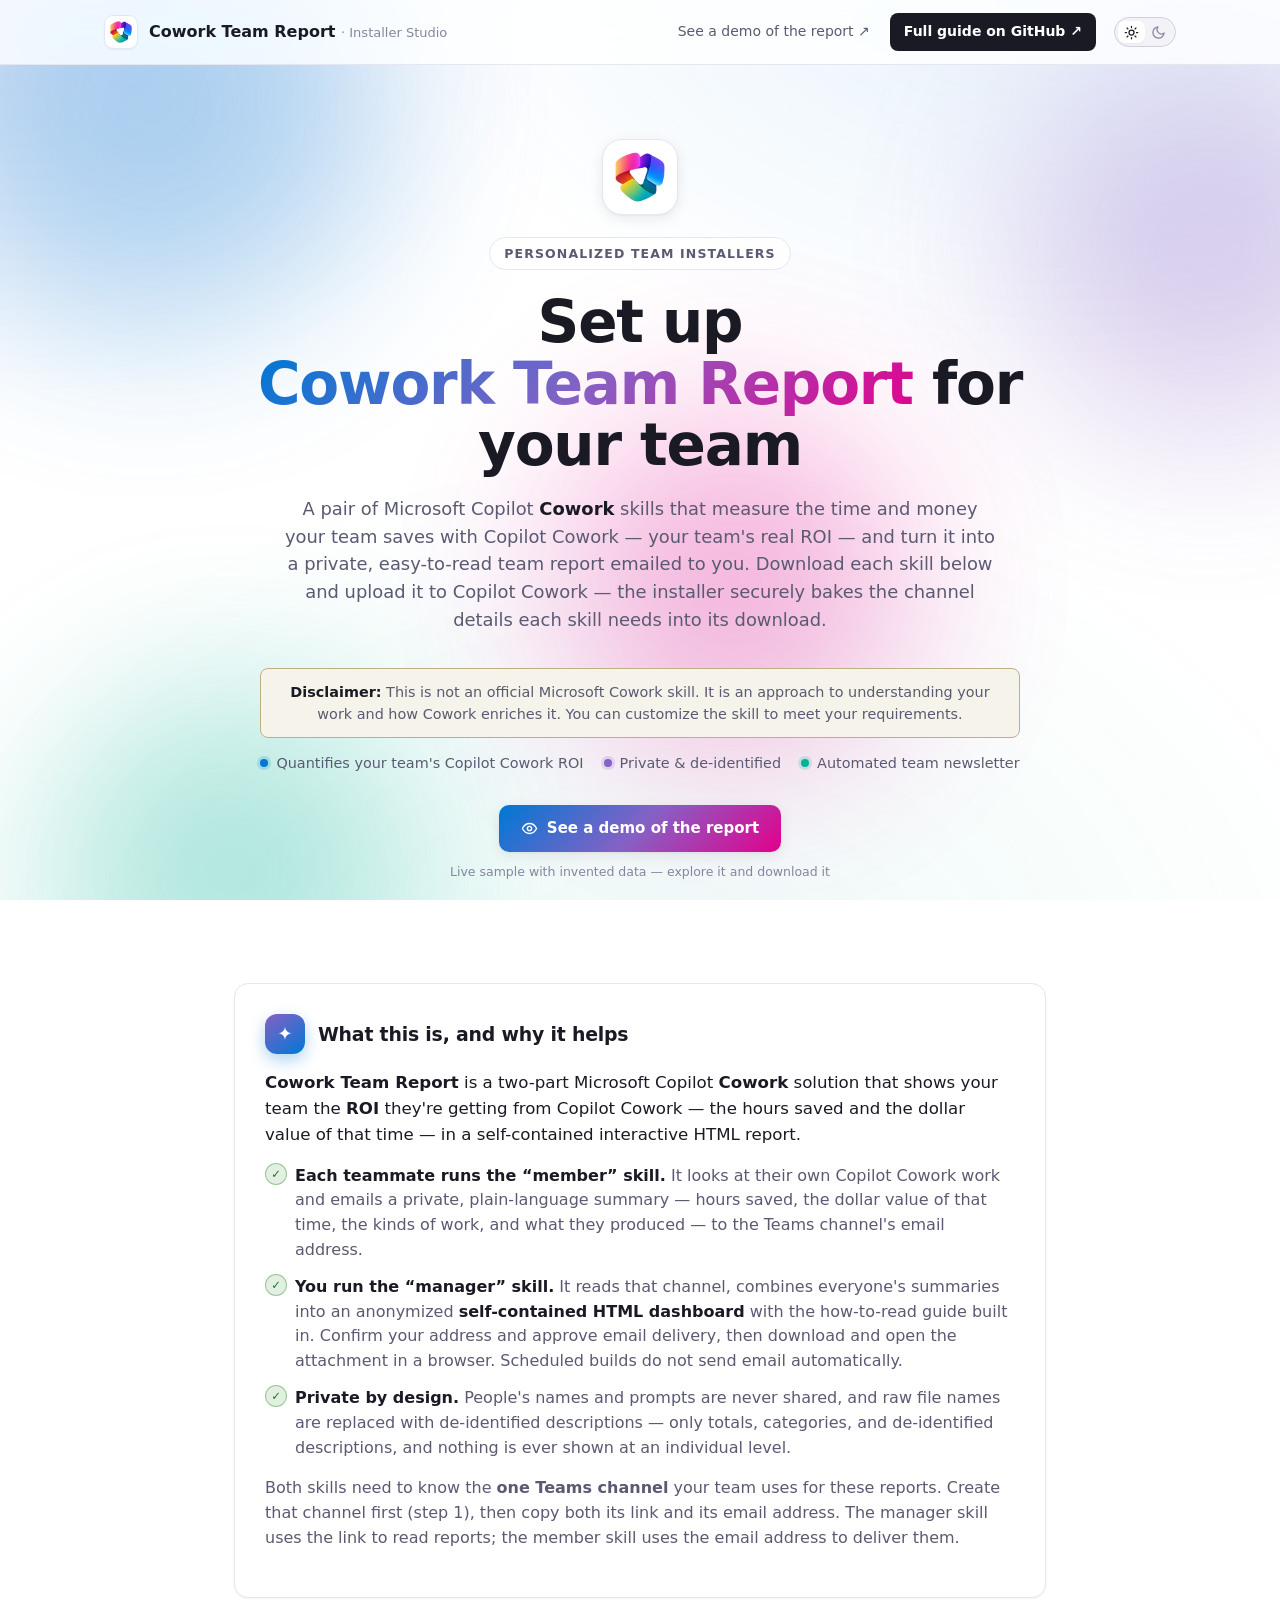
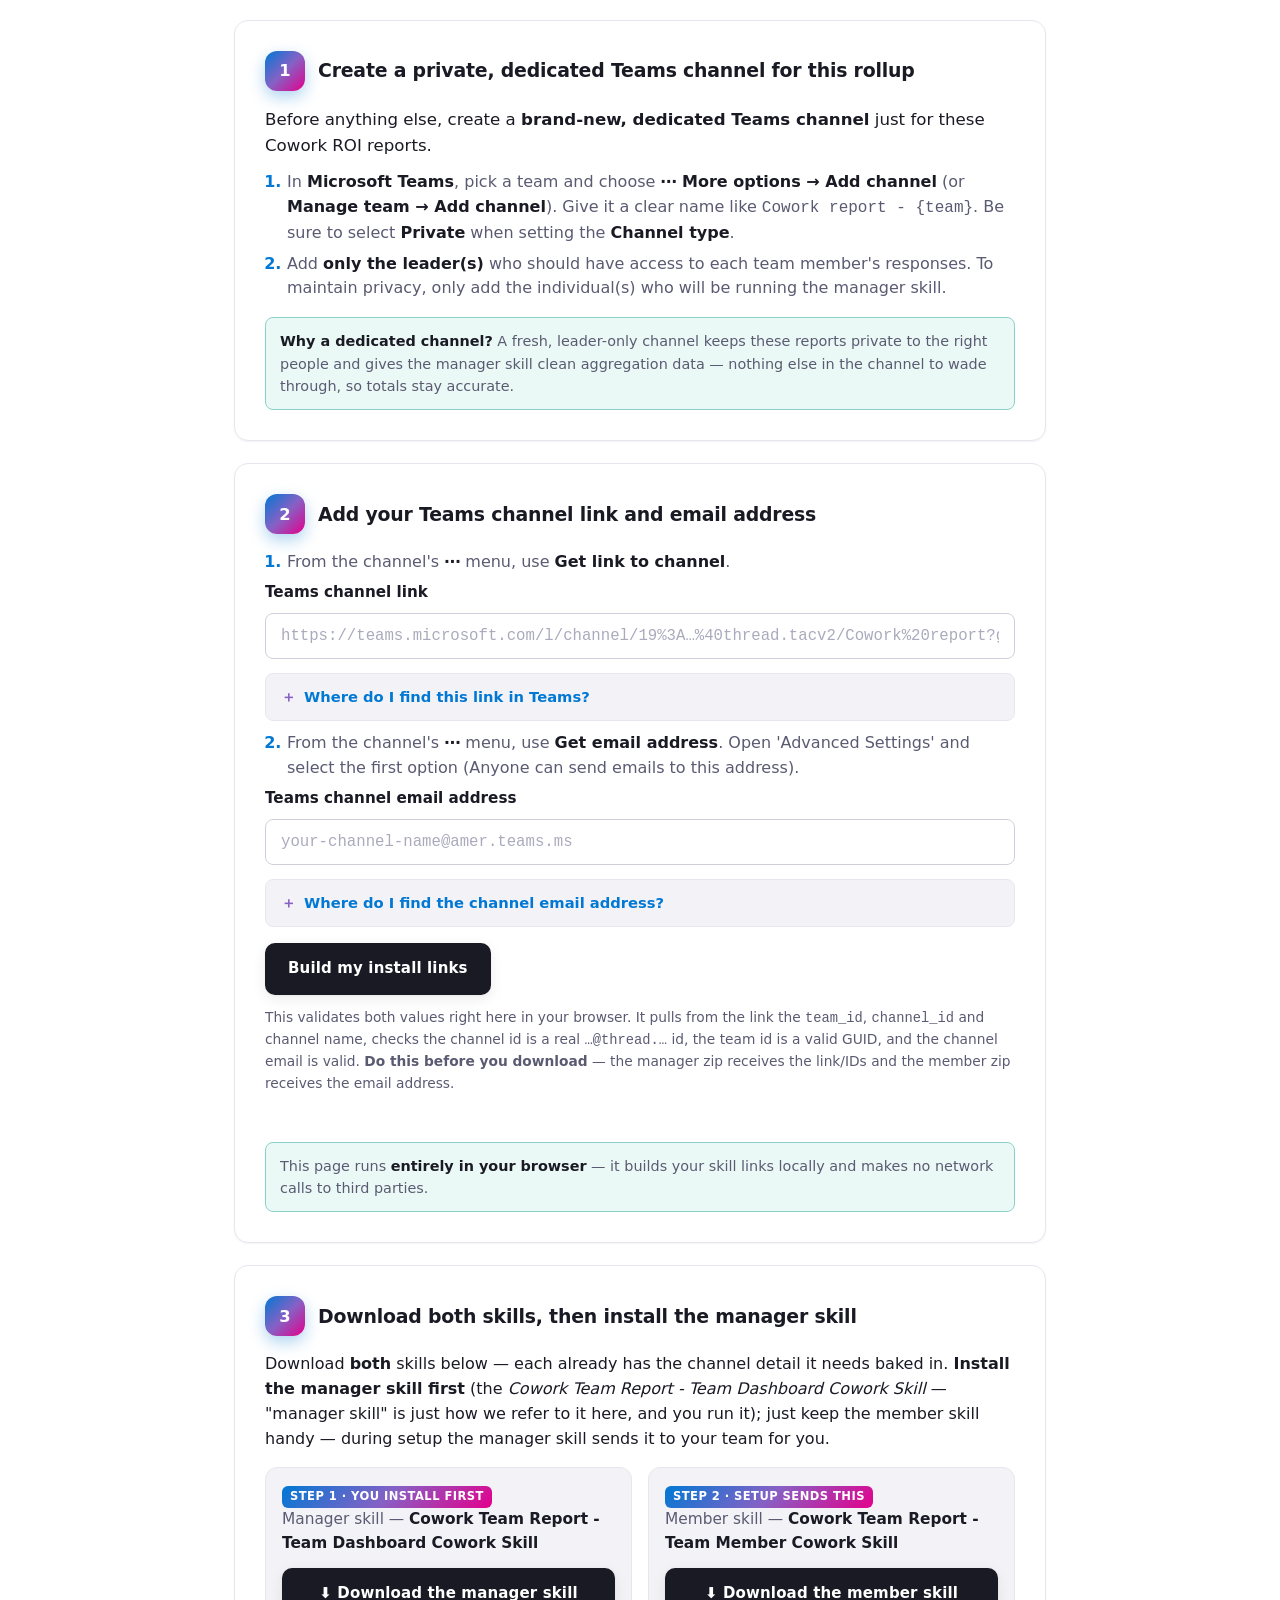
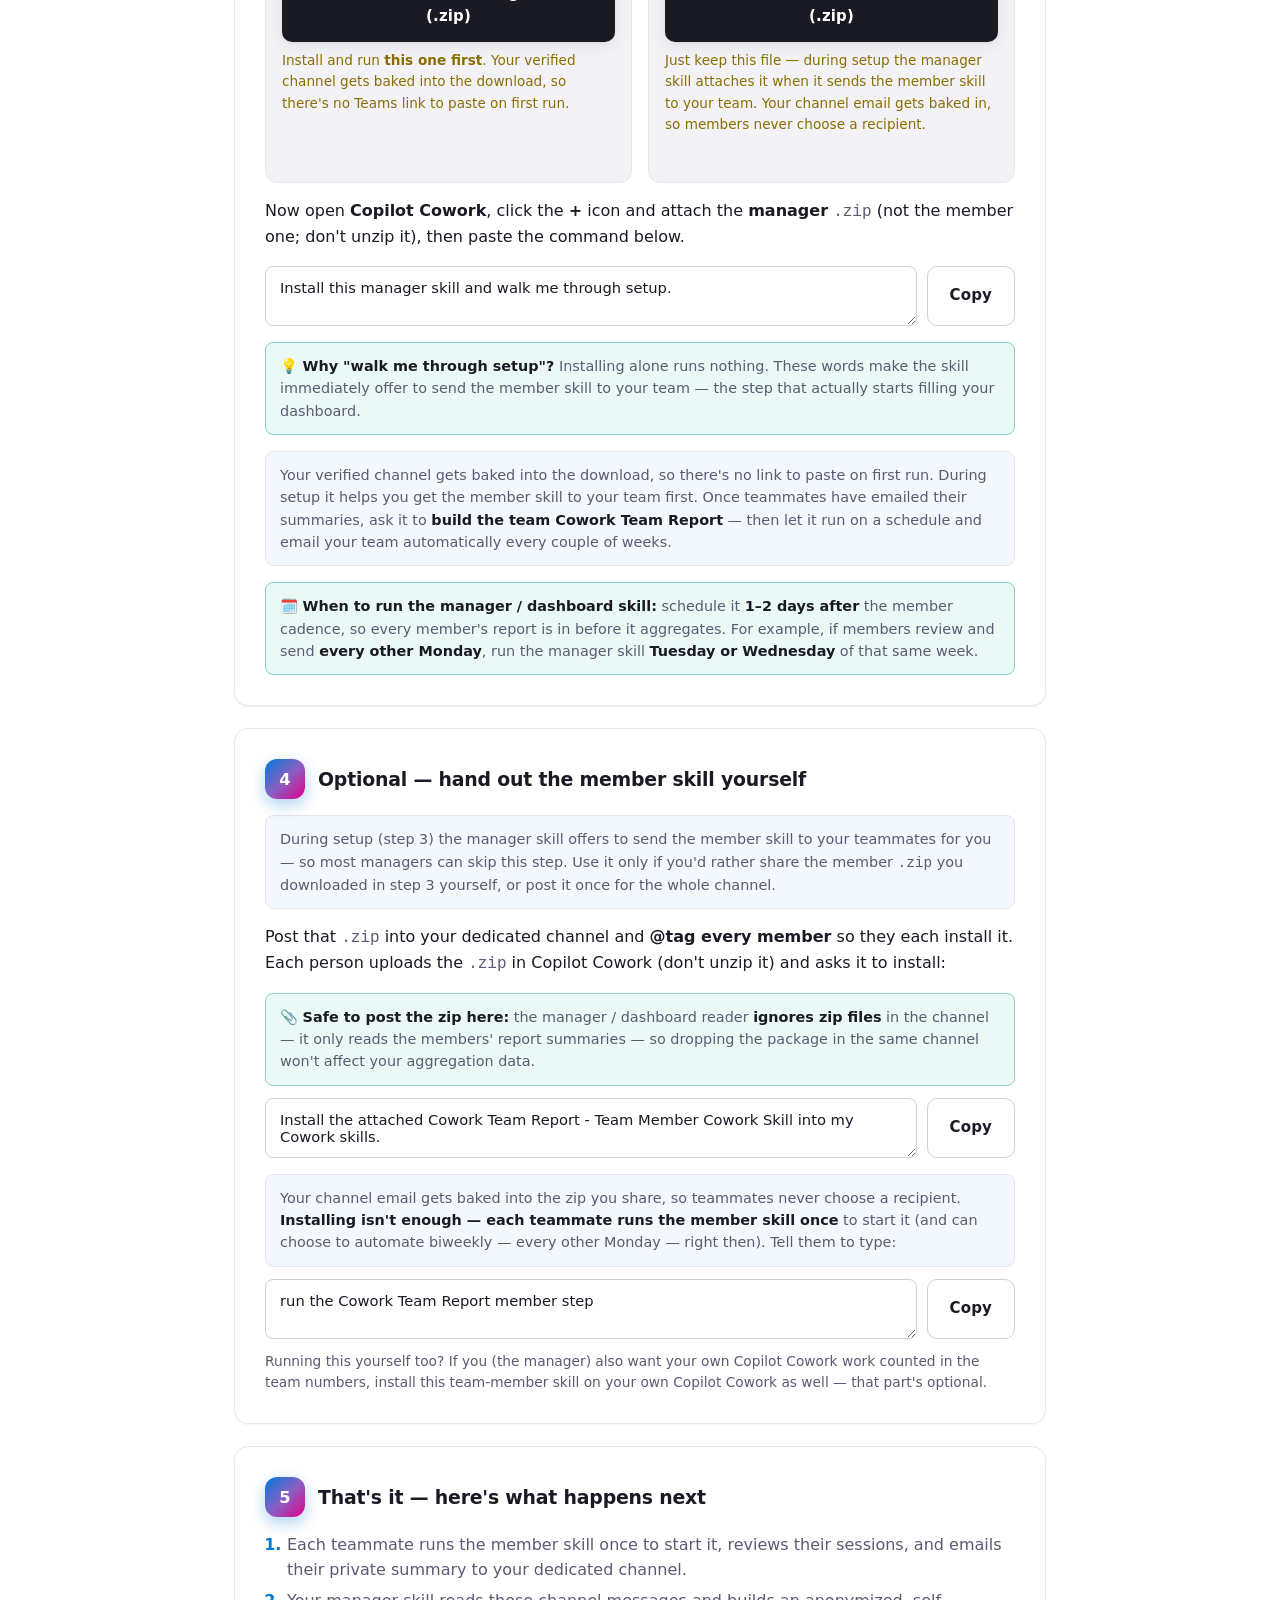
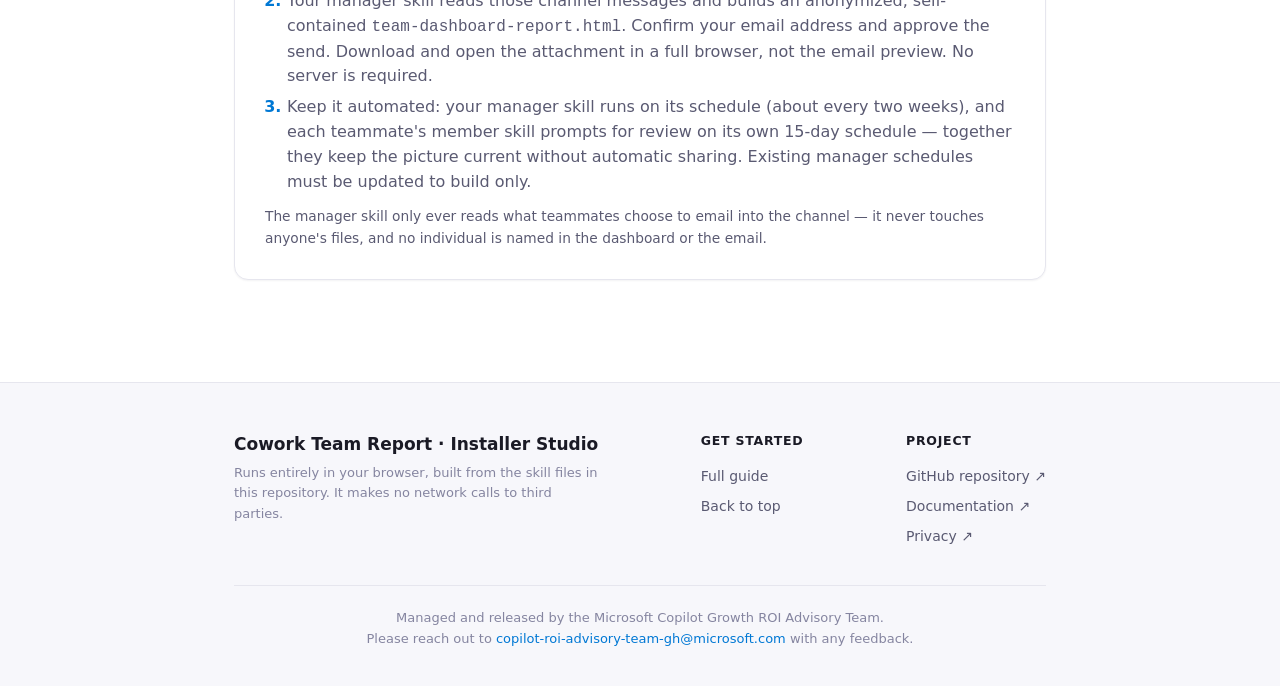
==== commit 61d4b06a: "Space disclaimer from trust row Co-authored-by: Copilot App <223556219+Copilot@users.noreply.github." ====
--- a/docs/index.html
+++ b/docs/index.html
@@ -274,7 +274,7 @@
   }
 
   .note.disclaimer {
-    max-width: 760px; margin: 18px auto 0;
+    max-width: 760px; margin: 18px auto 14px;
     border-color: color-mix(in srgb, var(--warn) 45%, var(--border));
     background: color-mix(in srgb, var(--warn) 8%, var(--surface));
   }
